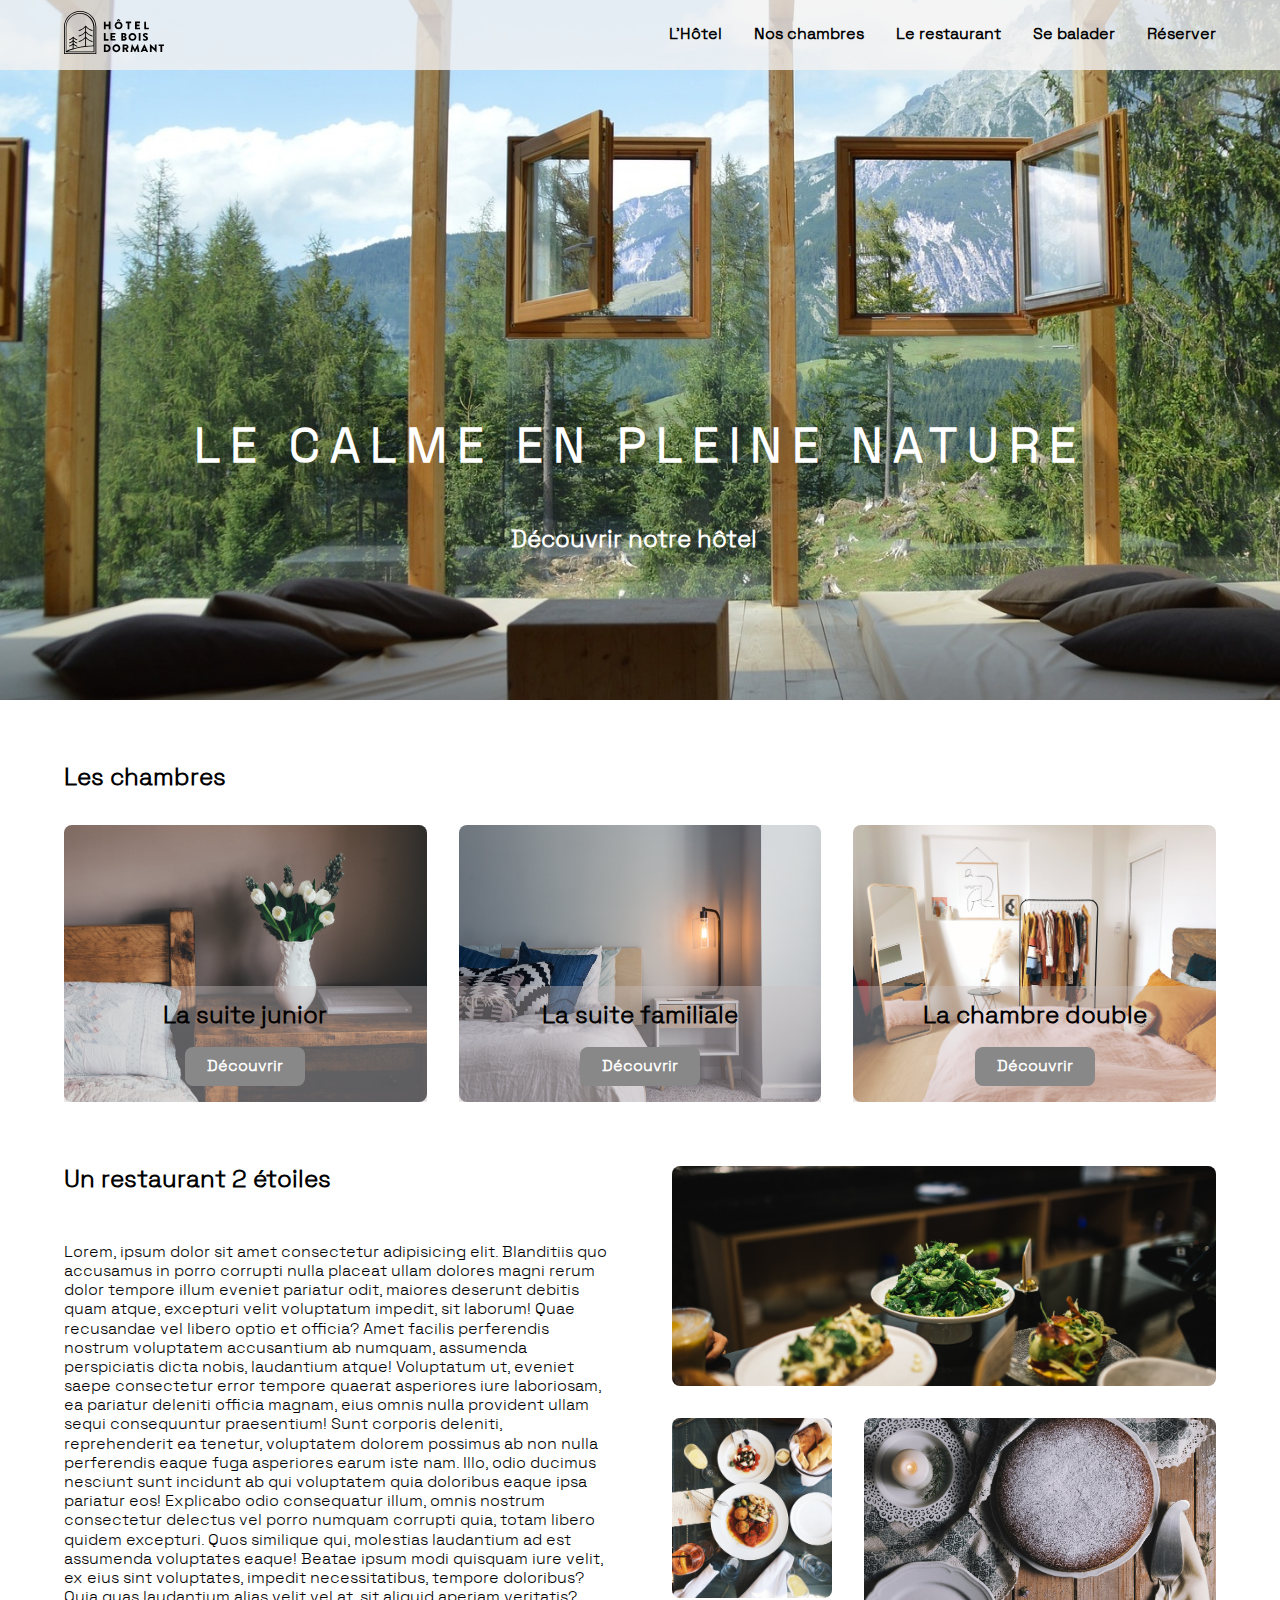
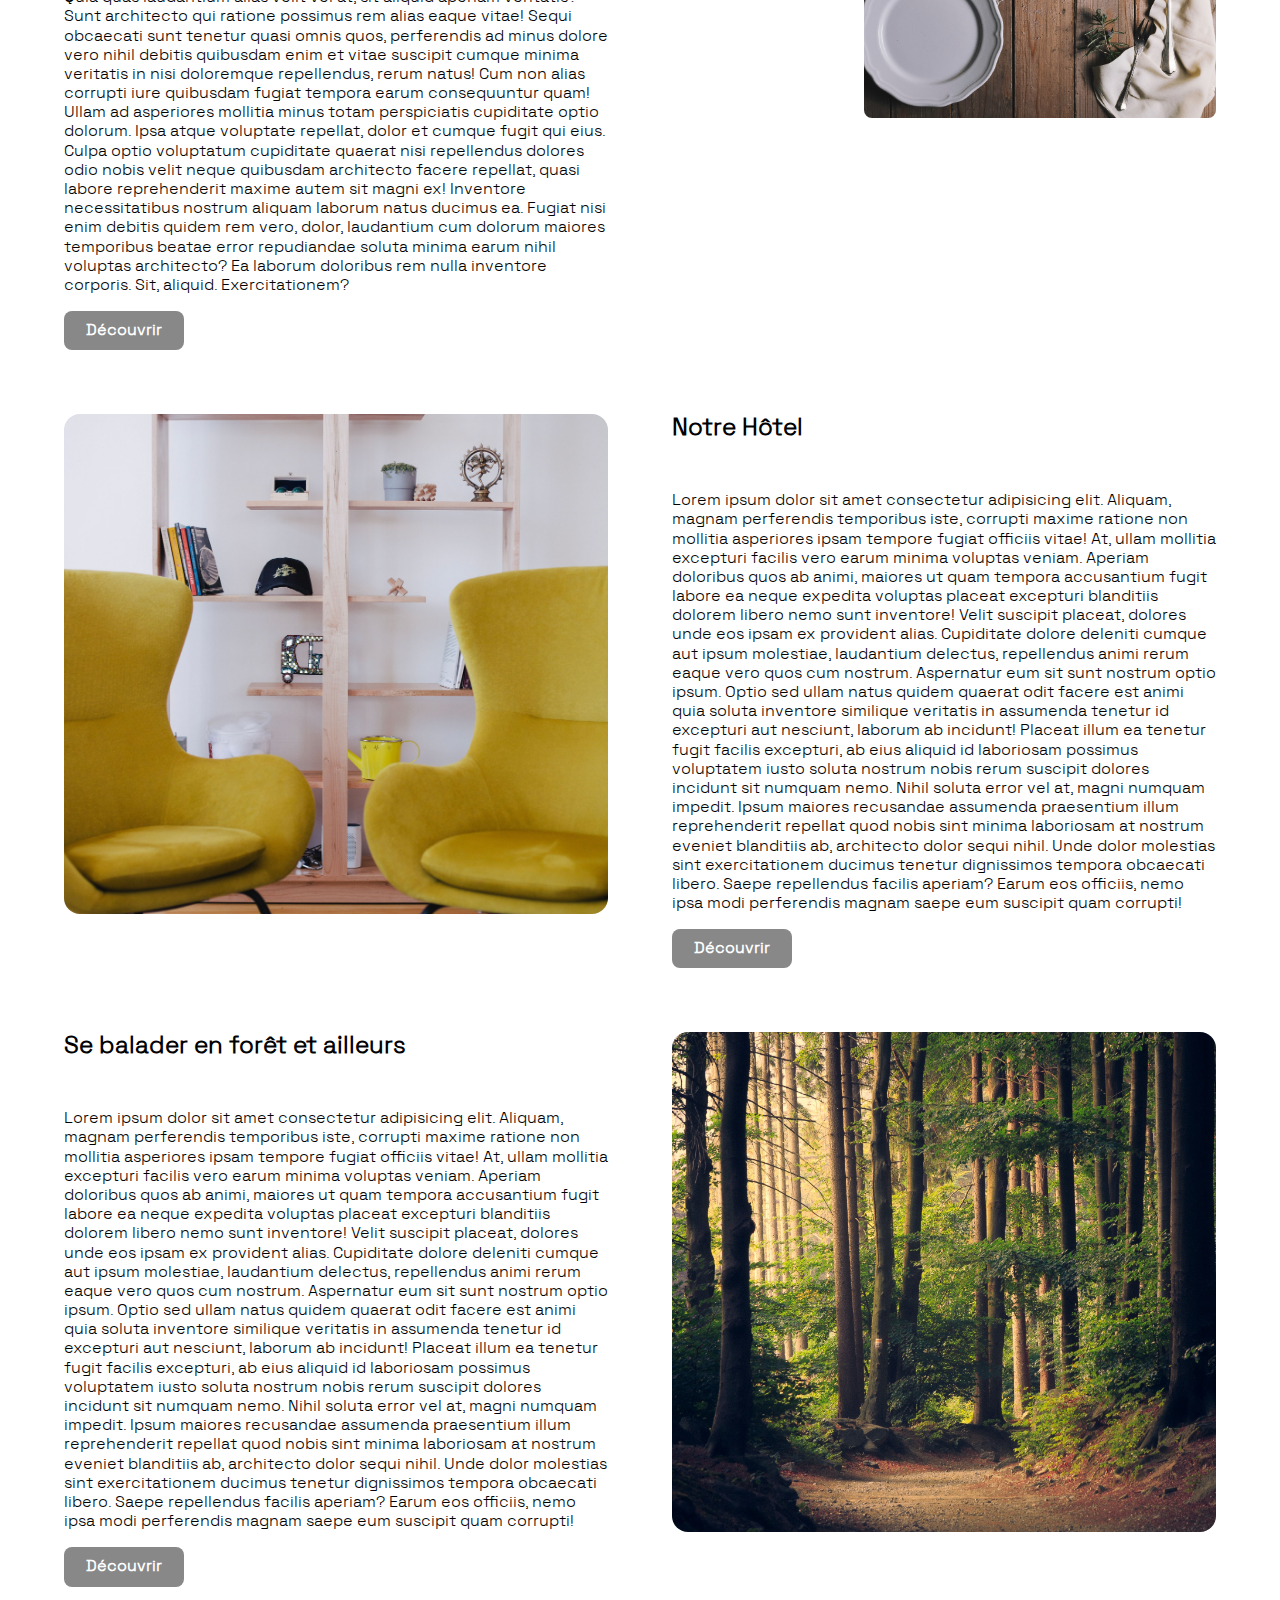
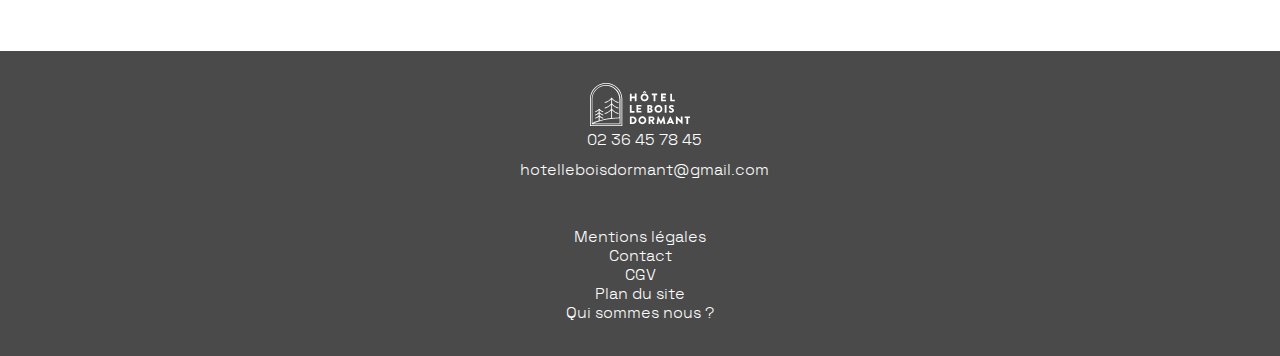
==== index.html @ 017f0472 "Merge pull request #1 from Karo800/develop" ====
<!DOCTYPE html>
<html lang="fr">
  <head>
    <meta charset="UTF-8" />
    <meta name="viewport" content="width=device-width, initial-scale=1.0" />

    <!--  CDN Fontawesome -->
    <link
      rel="stylesheet"
      href="https://cdnjs.cloudflare.com/ajax/libs/font-awesome/6.6.0/css/all.min.css"
      integrity="sha512-Kc323vGBEqzTmouAECnVceyQqyqdsSiqLQISBL29aUW4U/M7pSPA/gEUZQqv1cwx4OnYxTxve5UMg5GT6L4JJg=="
      crossorigin="anonymous"
      referrerpolicy="no-referrer"
    />

    <link rel="stylesheet" href="CSS/style.css" />
    <title>HTML-CSS / 12 - Hôtel le bois dormant / Accueil</title>
  </head>
  <body>
    <header class="header">
      <nav class="header__nav">
        <a href="index.html" class="link__logo">
          <img
            src="assets/logo/logo-hotel-le-bois-dormant-horizontal.svg"
            alt="Logo Hôtel le bois dormant"
            class="header__logo"
          />
        </a>

        <ul class="nav__list">
          <li class="nav__list__item">
            <a href="" class="nav__link">L'Hôtel</a>
          </li>
          <li class="nav__list__item">
            <a href="chambre.html" class="nav__link">Nos chambres</a>
          </li>
          <li class="nav__list__item">
            <a href="" class="nav__link">Le restaurant</a>
          </li>
          <li class="nav__list__item">
            <a href="" class="nav__link">Se balader</a>
          </li>
          <li class="nav__list__item">
            <a href="" class="nav__link">Réserver</a>
          </li>
        </ul>
      </nav>

      <div class="header__block__title">
        <h1 class="header__title">Le calme en pleine nature</h1>

        <!-- copy lien via le site -->
        <a href="" class="header__link__decouvrir"
          >Découvrir notre hôtel&nbsp;&nbsp;<i
            class="fa-solid fa-chevron-right"
          ></i
        ></a>
        <!-- &nbsp pr number faire des espaces -->
      </div>
    </header>

    <main class="main">
      <section class="chambres">
        <h2 class="chambre__title">Les chambres</h2>
        <div class="chambres__content">
          <article class="chambre__card">
            <a href="" class="chambre__card__link">
              <img
                src="assets/images/chambres/annie-spratt-hqGcLzakDT4-unsplash.jpg"
                class="chambre__picture"
                alt="Photo d'une chambre de l'hôtel du bois dormant"
              />

              <div class="chambre__card__content">
                <h3 class="chambre__card__title">La suite junior</h3>
                <a href="" class="btn">Découvrir</a>
              </div>
            </a>
          </article>

          <article class="chambre__card">
            <a href="" class="chambre__card__link">
              <img
                src="assets/images/chambres/christopher-jolly-GqbU78bdJFM-unsplash.jpg"
                class="chambre__picture"
                alt="Photo d'une chambre de l'hôtel du bois dormant"
              />
              <div class="chambre__card__content">
                <h3 class="chambre__card__title">La suite familiale</h3>
                <a href="" class="btn">Découvrir</a>
              </div>
            </a>
          </article>

          <article class="chambre__card">
            <a href="" class="chambre__card__link">
              <img
                src="assets/images/chambres/yasmine-boheas-i_q8BWT80TE-unsplash.jpg"
                class="chambre__picture"
                alt="Photo d'une chambre de l'hôtel du bois dormant"
              />
              <div class="chambre__card__content">
                <h3 class="chambre__card__title">La chambre double</h3>
                <a href="" class="btn">Découvrir</a>
              </div>
            </a>
          </article>
        </div>
      </section>

      <section class="restaurant">
        <div class="restaurant__content">
          <h2 class="restaurant__title">Un restaurant 2 étoiles</h2>
          <p class="restaurant__content__text">
            Lorem, ipsum dolor sit amet consectetur adipisicing elit. Blanditiis
            quo accusamus in porro corrupti nulla placeat ullam dolores magni
            rerum dolor tempore illum eveniet pariatur odit, maiores deserunt
            debitis quam atque, excepturi velit voluptatum impedit, sit laborum!
            Quae recusandae vel libero optio et officia? Amet facilis
            perferendis nostrum voluptatem accusantium ab numquam, assumenda
            perspiciatis dicta nobis, laudantium atque! Voluptatum ut, eveniet
            saepe consectetur error tempore quaerat asperiores iure laboriosam,
            ea pariatur deleniti officia magnam, eius omnis nulla provident
            ullam sequi consequuntur praesentium! Sunt corporis deleniti,
            reprehenderit ea tenetur, voluptatem dolorem possimus ab non nulla
            perferendis eaque fuga asperiores earum iste nam. Illo, odio ducimus
            nesciunt sunt incidunt ab qui voluptatem quia doloribus eaque ipsa
            pariatur eos! Explicabo odio consequatur illum, omnis nostrum
            consectetur delectus vel porro numquam corrupti quia, totam libero
            quidem excepturi. Quos similique qui, molestias laudantium ad est
            assumenda voluptates eaque! Beatae ipsum modi quisquam iure velit,
            ex eius sint voluptates, impedit necessitatibus, tempore doloribus?
            Quia quas laudantium alias velit vel at, sit aliquid aperiam
            veritatis? Sunt architecto qui ratione possimus rem alias eaque
            vitae! Sequi obcaecati sunt tenetur quasi omnis quos, perferendis ad
            minus dolore vero nihil debitis quibusdam enim et vitae suscipit
            cumque minima veritatis in nisi doloremque repellendus, rerum natus!
            Cum non alias corrupti iure quibusdam fugiat tempora earum
            consequuntur quam! Ullam ad asperiores mollitia minus totam
            perspiciatis cupiditate optio dolorum. Ipsa atque voluptate
            repellat, dolor et cumque fugit qui eius. Culpa optio voluptatum
            cupiditate quaerat nisi repellendus dolores odio nobis velit neque
            quibusdam architecto facere repellat, quasi labore reprehenderit
            maxime autem sit magni ex! Inventore necessitatibus nostrum aliquam
            laborum natus ducimus ea. Fugiat nisi enim debitis quidem rem vero,
            dolor, laudantium cum dolorum maiores temporibus beatae error
            repudiandae soluta minima earum nihil voluptas architecto? Ea
            laborum doloribus rem nulla inventore corporis. Sit, aliquid.
            Exercitationem?
          </p>
          <a href="" class="btn">Découvrir</a>
        </div>

        <div class="restaurant__block__pictures">
          <div class="restaurant__picture1">
            <img
              src="assets/images/restaurant/jade-wulfraat-yXnPoTkkY94-unsplash.jpg"
              alt="photo du restaurant hôtel du bois dormant"
              class="restaurant__picture__item1"
            />
          </div>

          <div class="restaurant__picture2">
            <img
              src="assets/images/restaurant/stil-u2Lp8tXIcjw-unsplash.jpg"
              alt="photo du restaurant hôtel du bois dormant"
              class="restaurant__picture__item2"
            />
          </div>

          <div class="restaurant__picture3">
            <img
              src="assets/images/restaurant/henry-be-fnNfVYDTUZU-unsplash.jpg"
              alt="photo du restaurant hôtel du bois dormant"
              class="restaurant__picture__item3"
            />
          </div>
        </div>
      </section>

      <section class="hotels">
        <div class="hotel__block__pictures">
          <img
            src="assets/images/hôtel/you-x-ventures-WdI-pWMU8ZU-unsplash.jpg"
            alt="photo de l'hôtel du bois dormant"
            class="hotel__picture__item"
          />
        </div>

        <div class="hotels__content">
          <h2 class="hotel__title">Notre Hôtel</h2>
          <p class="hotel__content__text">
            Lorem ipsum dolor sit amet consectetur adipisicing elit. Aliquam,
            magnam perferendis temporibus iste, corrupti maxime ratione non
            mollitia asperiores ipsam tempore fugiat officiis vitae! At, ullam
            mollitia excepturi facilis vero earum minima voluptas veniam.
            Aperiam doloribus quos ab animi, maiores ut quam tempora accusantium
            fugit labore ea neque expedita voluptas placeat excepturi blanditiis
            dolorem libero nemo sunt inventore! Velit suscipit placeat, dolores
            unde eos ipsam ex provident alias. Cupiditate dolore deleniti cumque
            aut ipsum molestiae, laudantium delectus, repellendus animi rerum
            eaque vero quos cum nostrum. Aspernatur eum sit sunt nostrum optio
            ipsum. Optio sed ullam natus quidem quaerat odit facere est animi
            quia soluta inventore similique veritatis in assumenda tenetur id
            excepturi aut nesciunt, laborum ab incidunt! Placeat illum ea
            tenetur fugit facilis excepturi, ab eius aliquid id laboriosam
            possimus voluptatem iusto soluta nostrum nobis rerum suscipit
            dolores incidunt sit numquam nemo. Nihil soluta error vel at, magni
            numquam impedit. Ipsum maiores recusandae assumenda praesentium
            illum reprehenderit repellat quod nobis sint minima laboriosam at
            nostrum eveniet blanditiis ab, architecto dolor sequi nihil. Unde
            dolor molestias sint exercitationem ducimus tenetur dignissimos
            tempora obcaecati libero. Saepe repellendus facilis aperiam? Earum
            eos officiis, nemo ipsa modi perferendis magnam saepe eum suscipit
            quam corrupti!
          </p>
          <a href="" class="btn">Découvrir</a>
        </div>
      </section>

      <section class="balade">
        <div class="balades__content">
          <h2 class="balade__title">Se balader en forêt et ailleurs</h2>
          <p class="balade__content__text">
            Lorem ipsum dolor sit amet consectetur adipisicing elit. Aliquam,
            magnam perferendis temporibus iste, corrupti maxime ratione non
            mollitia asperiores ipsam tempore fugiat officiis vitae! At, ullam
            mollitia excepturi facilis vero earum minima voluptas veniam.
            Aperiam doloribus quos ab animi, maiores ut quam tempora accusantium
            fugit labore ea neque expedita voluptas placeat excepturi blanditiis
            dolorem libero nemo sunt inventore! Velit suscipit placeat, dolores
            unde eos ipsam ex provident alias. Cupiditate dolore deleniti cumque
            aut ipsum molestiae, laudantium delectus, repellendus animi rerum
            eaque vero quos cum nostrum. Aspernatur eum sit sunt nostrum optio
            ipsum. Optio sed ullam natus quidem quaerat odit facere est animi
            quia soluta inventore similique veritatis in assumenda tenetur id
            excepturi aut nesciunt, laborum ab incidunt! Placeat illum ea
            tenetur fugit facilis excepturi, ab eius aliquid id laboriosam
            possimus voluptatem iusto soluta nostrum nobis rerum suscipit
            dolores incidunt sit numquam nemo. Nihil soluta error vel at, magni
            numquam impedit. Ipsum maiores recusandae assumenda praesentium
            illum reprehenderit repellat quod nobis sint minima laboriosam at
            nostrum eveniet blanditiis ab, architecto dolor sequi nihil. Unde
            dolor molestias sint exercitationem ducimus tenetur dignissimos
            tempora obcaecati libero. Saepe repellendus facilis aperiam? Earum
            eos officiis, nemo ipsa modi perferendis magnam saepe eum suscipit
            quam corrupti!
          </p>
          <a href="" class="btn">Découvrir</a>
        </div>

        <div class="balade__block__pictures">
          <img
            src="assets/images/forêt/lukasz-szmigiel-jFCViYFYcus-unsplash.jpg"
            alt="photo de balade en foret à l'hôtel du bois dormant"
            class="balade__picture__item"
          />
        </div>
      </section>
    </main>

    <footer class="footer">
      <div class="footer__informations footer__content">
        <a href="index.html" class="link__logo">
          <img
            src="assets/logo/logo-hotel-le-bois-dormant-horizontal-white.svg"
            alt="Logo Hôtel le bois dormant"
            class="header__logo"
          />
        </a>

        <div class="footer__address">
          <p class="footer__phone">
            <i class="fa-solid fa-phone"></i>&nbsp;&nbsp;02 36 45 78 45
          </p>
          <p class="footer__email">
            <i class="fa-solid fa-envelope"></i
            >&nbsp;&nbsp;hotelleboisdormant@gmail.com
          </p>
        </div>
      </div>

      <div class="footer__reseaux footer__content">
        <a href="" class="reseaux__link"
          ><i class="fa-brands fa-twitter"></i
        ></a>
        <a href="" class="reseaux__link"
          ><i class="fa-brands fa-instagram"></i
        ></a>
        <a href="" class="reseaux__link"
          ><i class="fa-brands fa-facebook"></i
        ></a>
      </div>

      <div class="footer__nav footer__content">
        <nav class="footer__nav">
          <a href="" class="footer__nav__link">Mentions légales</a>
          <a href="" class="footer__nav__link">Contact</a>
          <a href="" class="footer__nav__link">CGV</a>
          <a href="" class="footer__nav__link">Plan du site</a>
          <a href="" class="footer__nav__link">Qui sommes nous ?</a>
        </nav>
      </div>
    </footer>
  </body>
</html>
---- CSS/style.css ----
@import url(reset.css);
@import url(variables.css);
@import url(nav.css);
@import url(footer.css);

@font-face{
    font-family: 'space_grotesklight';
    src: url('../assets/fonts/spacegrotesk-variablefont_wght-webfont.woff2') format('woff2'),
         url('../assets/fonts/spacegrotesk-variablefont_wght-webfont.woff') format('woff');
    font-weight: normal;
    font-style: normal;
}

/********** CSS General **********/

html, body{
    font-size: 16px;
    font-family: var(--font-family);              
}

/********** CSS HEADER **********/

.header{
    height: var(--max-height-header);
    background: #000000 url(../assets/banners/banner-home.jpg);
    background-size: cover;
}

.header__title{
    font-size: var(--font-size-h1);
    text-transform: uppercase;
    font-weight: var(--font-weight-xl);
    color: var(--text-color-primary-white);
    letter-spacing: var(--spacing-xs);
    text-align: center;
}

.header__link__decouvrir{
    font-size: 1.5rem;
    text-decoration: none;
    font-weight: var(--font-weight-xl);
    color: var(--text-color-primary-white);
}

.header__block__title{
    display: flex;
    flex-direction: column;
    justify-content: center;
    align-items: center;
    row-gap: 48px;
    margin-top: calc(var(--max-height-header) / 2);
}

/********** CSS MAIN **********/

.main{
    padding: 64px;    
}

.chambres, .restaurant, .hotels{
    margin-bottom: 64px;
}

.chambre__title, .restaurant__title, .hotel__title, .balade__title{
    font-size: var(--font-size-subtitle);
    font-weight: var(--font-weight-xl);
    margin-bottom: var(--spacing-xl);
}

.chambres__content{
    display: grid;
    grid-template-columns: repeat(3, 1fr);
    column-gap: var(--spacing-xl);    
}

.chambre__picture{
    width: 100%;
    height: 100%;
    border-radius: var(--radius-md);
}

.chambre__card__link{
    text-decoration: none;
    color: var(--text-color-primary-white);
}

.chambre__card{
    position: relative;
}

.chambre__card__title{
    color: var(--text-color-primary-dark);
    font-size: var(--font-size-subtitle);
    font-weight: var(--font-weight-xl);
    margin-bottom: var(--spacing-md);
}

.chambre__card__content{
    position: absolute;
    bottom: 0;
    left: 0;
    padding: var(--spacing-md) 0;
    display: flex;
    flex-direction: column;
    align-items: center;
    background-color: rgba(203, 192, 192, 0.4);
    width: 100%;
}

.btn{
    background: var(--bg-btn);
    color: var(--text-color-primary-white);
    text-decoration: none;
    padding: var(--spacing-xs);
    width: 100px;
    text-align: center;
    border-radius: var(--radius-md);
    font-weight: var(--font-weight-xl);
}

.restaurant, .hotels, .balade{
    display: grid;
    grid-template-columns: repeat(2, 1fr);
    column-gap: 64px;
}

.restaurant__content, .hotels__content, .balades__content{
    display: flex;
    flex-direction: column;
    justify-content: space-between;
    row-gap: var(--spacing-md);
}

.restaurant__block__pictures{
    display: grid;
    grid-template-columns: repeat(6, 1fr);
    grid-template-rows:220px auto;
    gap: var(--spacing-xl);
}

.restaurant__picture1{
    grid-column: 1 / 7;
}

.restaurant__picture2{
    grid-column: 1 / 3;
}

.restaurant__picture3{
    grid-column: 3 / 7;

}

.restaurant__picture__item1{
    object-fit: cover;
    width: 100%;
    height: 100%;
    border-radius: var(--radius-md);
}

.restaurant__picture__item2{
    object-fit: cover;
    width: 100%;
    height: 180px;
    border-radius: var(--radius-md);
}

.restaurant__picture__item3{
    object-fit: cover;
    width: 100%;
    height: 300px;
    border-radius: var(--radius-md)    
}

.hotel__picture__item, .balade__picture__item{
    width: 100%;
    height: 500px;
    object-fit: cover;
    border-radius: var(--spacing-md);
}

/* MEDIA QUERIES */

@media screen and (max-width: 1024px) {
  .header__nav{
    padding: 0 1rem;
  }

  .main{
    padding: 64px 0;
  }

  .chambres{
    padding: 0 1rem;
  }

  .chambres__content{
    grid-template-columns: repeat(2, 1fr);
    grid-template-rows: auto 250px;
    row-gap: 2rem;
  }

  .chambre__card:last-child{
    grid-column: 1 / 3;
  }
  
  .chambre__picture:last-child{
    object-fit: cover;
    }

    .restaurant, .hotels, .balade{
    grid-template-columns: 1fr;
    row-gap: 2rem;
    padding: 0 1rem;
    }   

    .restaurant__title, .hotel__title, .balade__title{
        margin-bottom: 0.75rem;
    }

    .hotels{
        background: lightgrey;
        padding: 2 rem 1rem;
    }

    .hotel__block__pictures{
        order: 2;
    }
}

@media screen and (max-width: 768px) {

    .header{
        height: 500px;
    }

    .header__nav{
        flex-direction: column;
        padding: 1rem 0;
    }  

    .link__logo{
        margin-bottom: 1rem;
    }

    .nav__list{
        flex-direction: column;
        row-gap: 0.5rem;
        text-align: center;
    }

    .nav__link{
        margin-left: 0;
    }

    .header__block__title{
        margin-top: 50px;
        row-gap: 12px;
    }

    .hotel__picture__item, .balade__picture__item{
        height: 300px;
    }

    .restaurant__block__pictures{
        gap: 1rem;
    }

    .footer{
        
    }
}
.footer{
    height: 100%;
    flex-direction: column;
    padding: 32px 0;
}

.footer__content{
    width: 100%;
    align-items: center;
    margin-bottom: 1.5rem;
}

.footer__content:last-child{
    margin-bottom: 0;
}

.footer__nav{
    align-items: center;
}

.footer__phone, .footer__email{
    text-align: center;
}
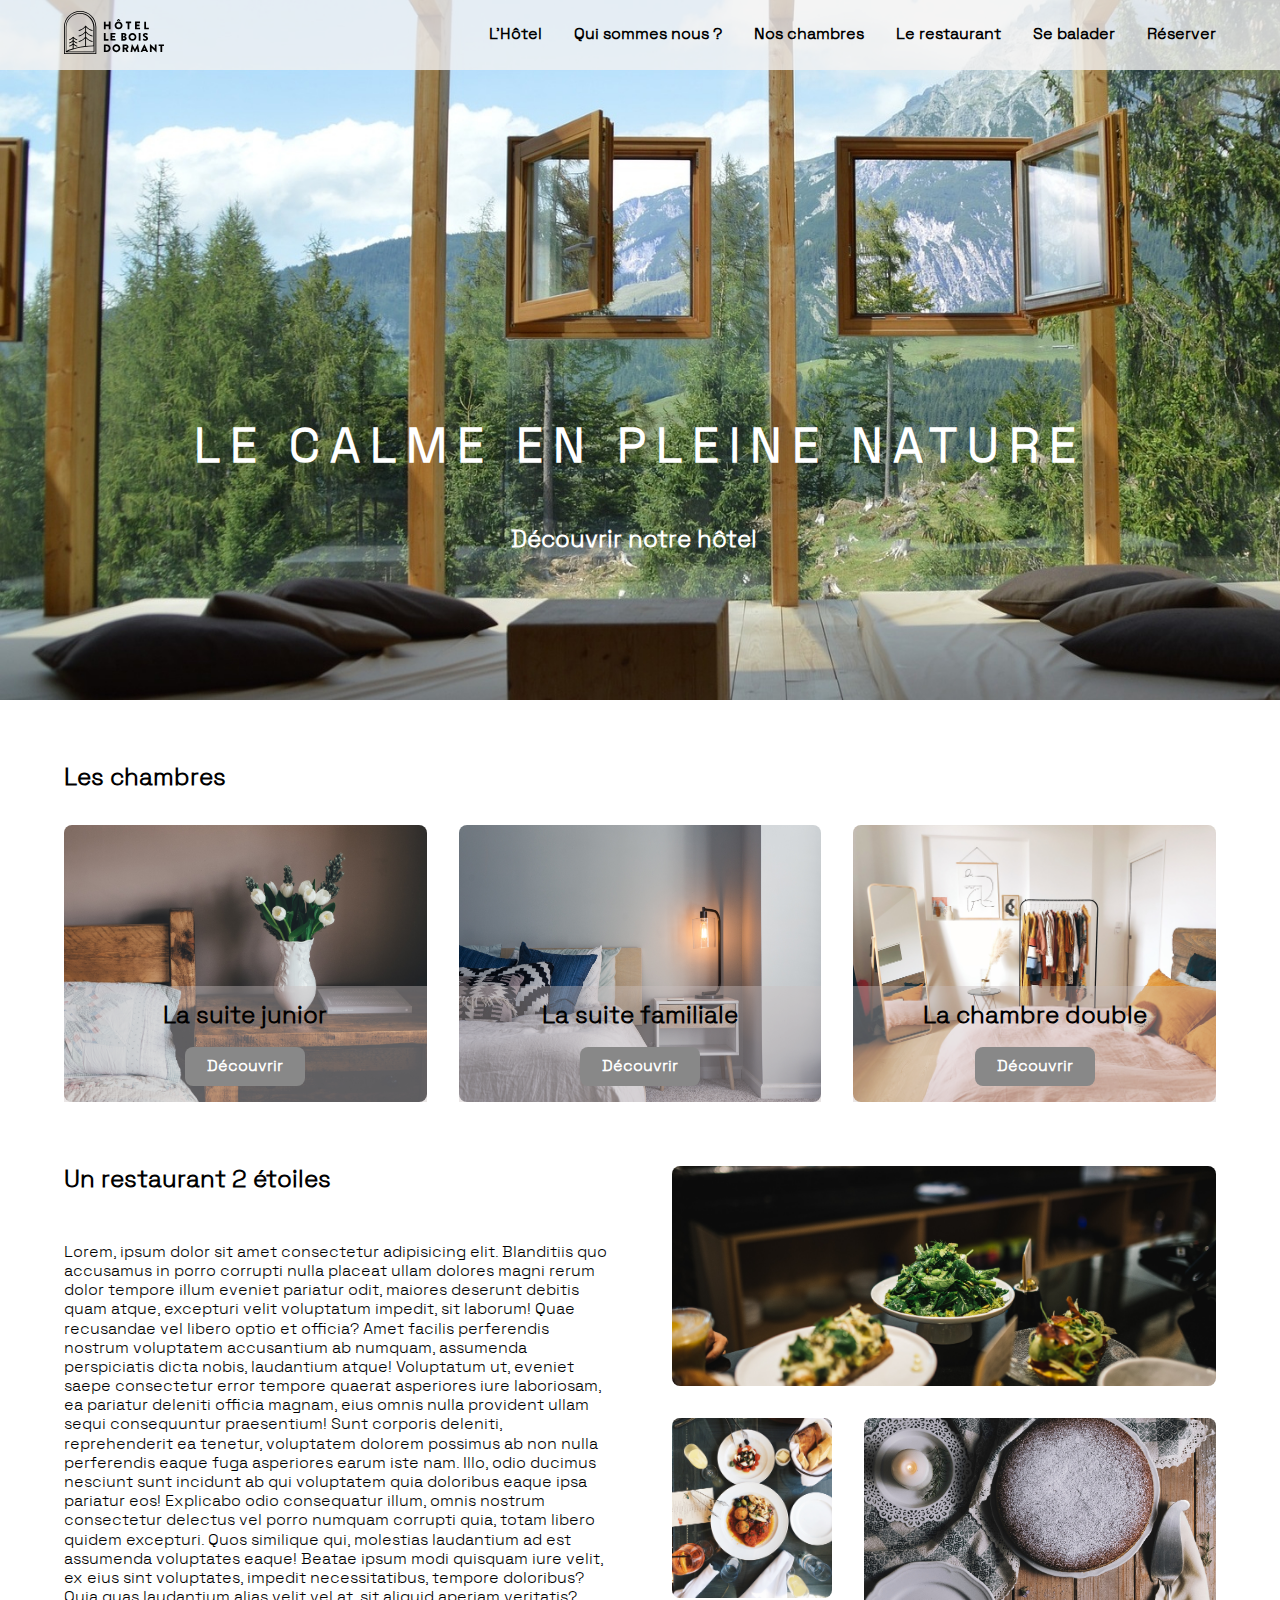
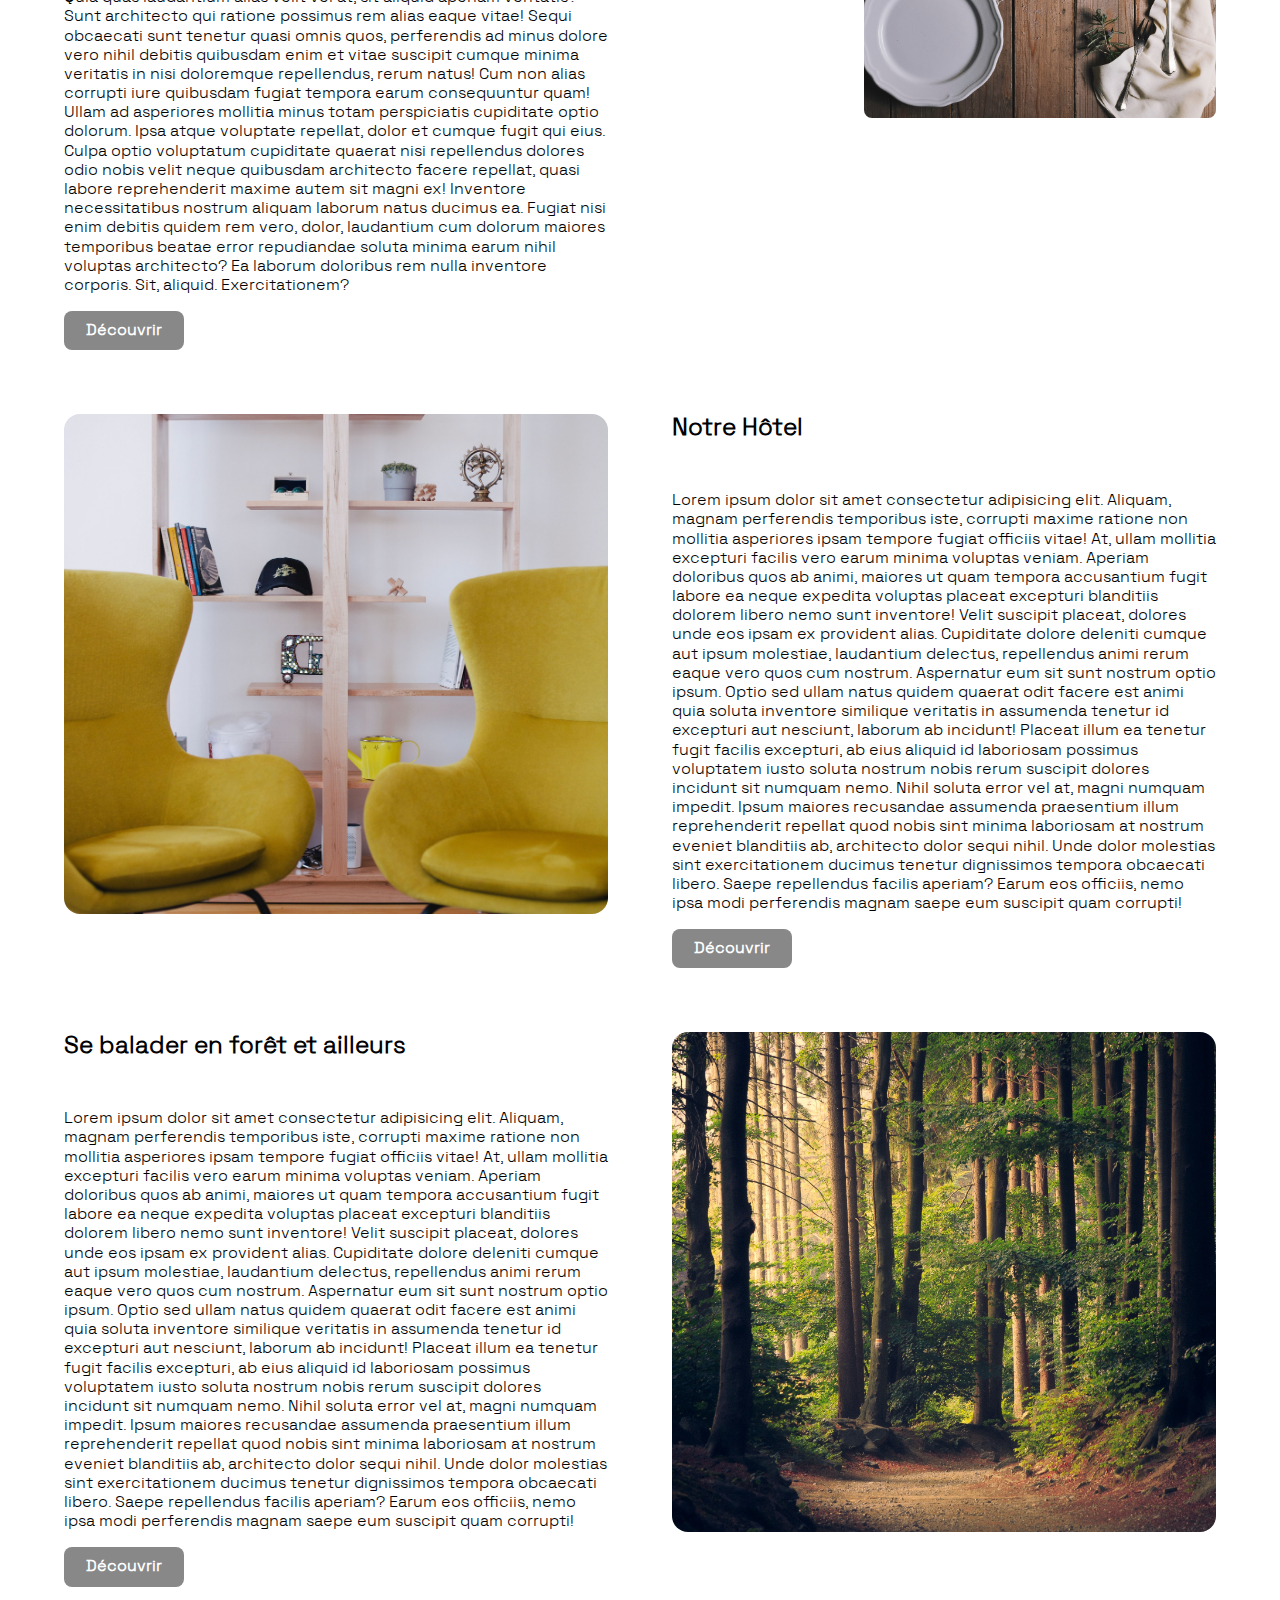
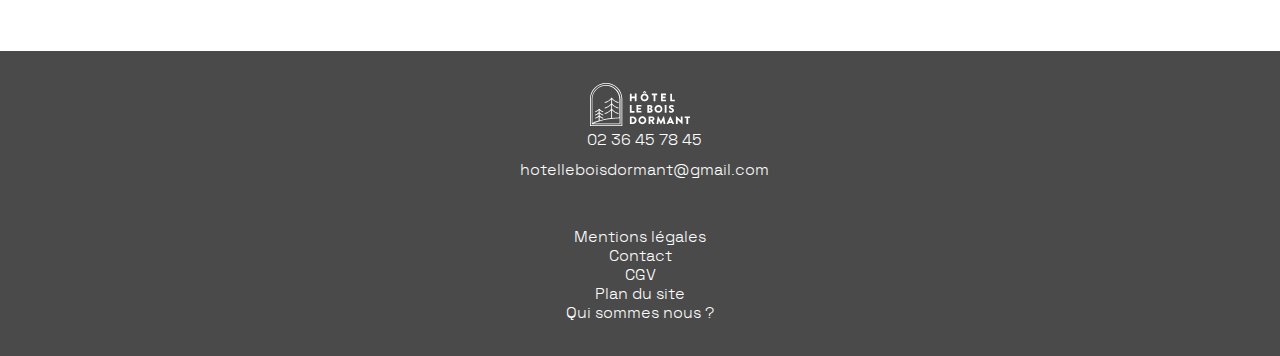
==== commit 35d25f2b: "Merge pull request #2 from Karo800/develop" ====
--- a/index.html
+++ b/index.html
@@ -31,6 +31,12 @@
           <li class="nav__list__item">
             <a href="" class="nav__link">L'Hôtel</a>
           </li>
+          
+          <li class="nav__list__item">
+            <a href="" class="nav__link">Qui sommes nous ?</a>
+          </li>
+
+
           <li class="nav__list__item">
             <a href="chambre.html" class="nav__link">Nos chambres</a>
           </li>
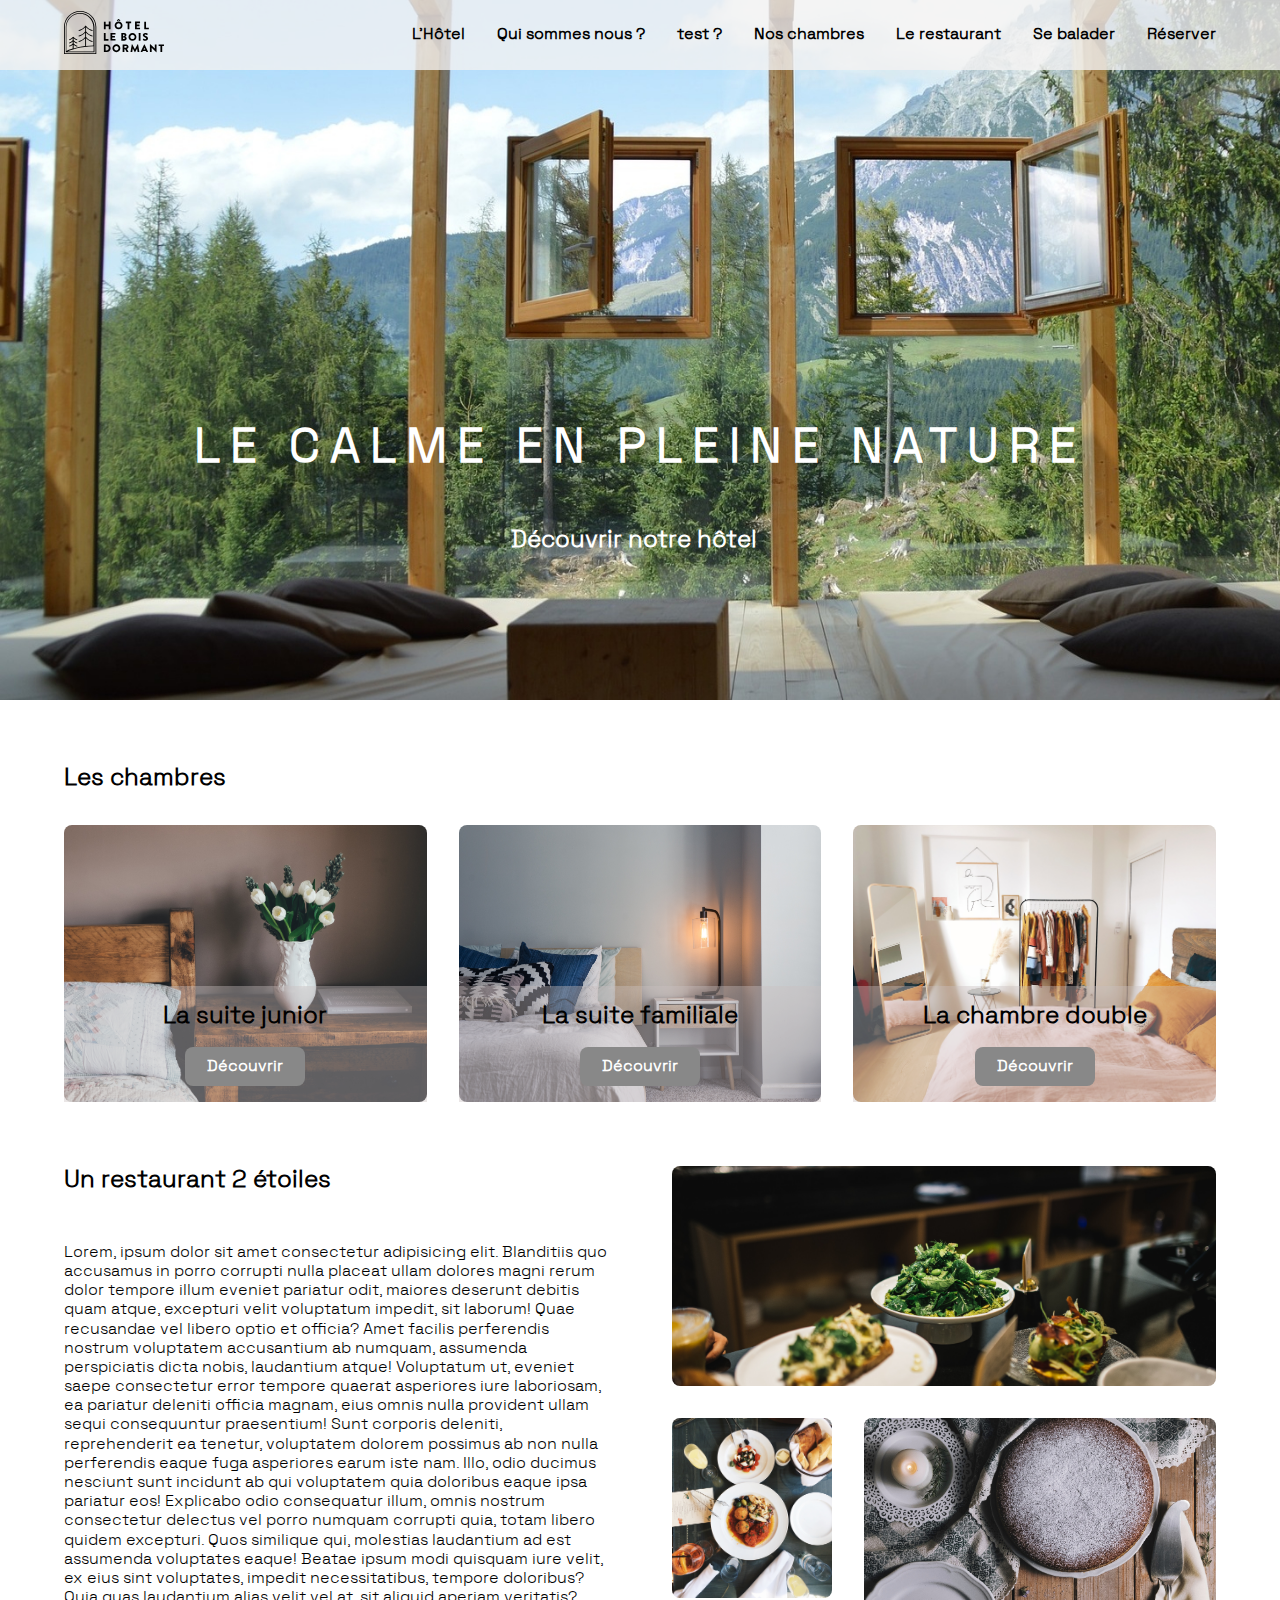
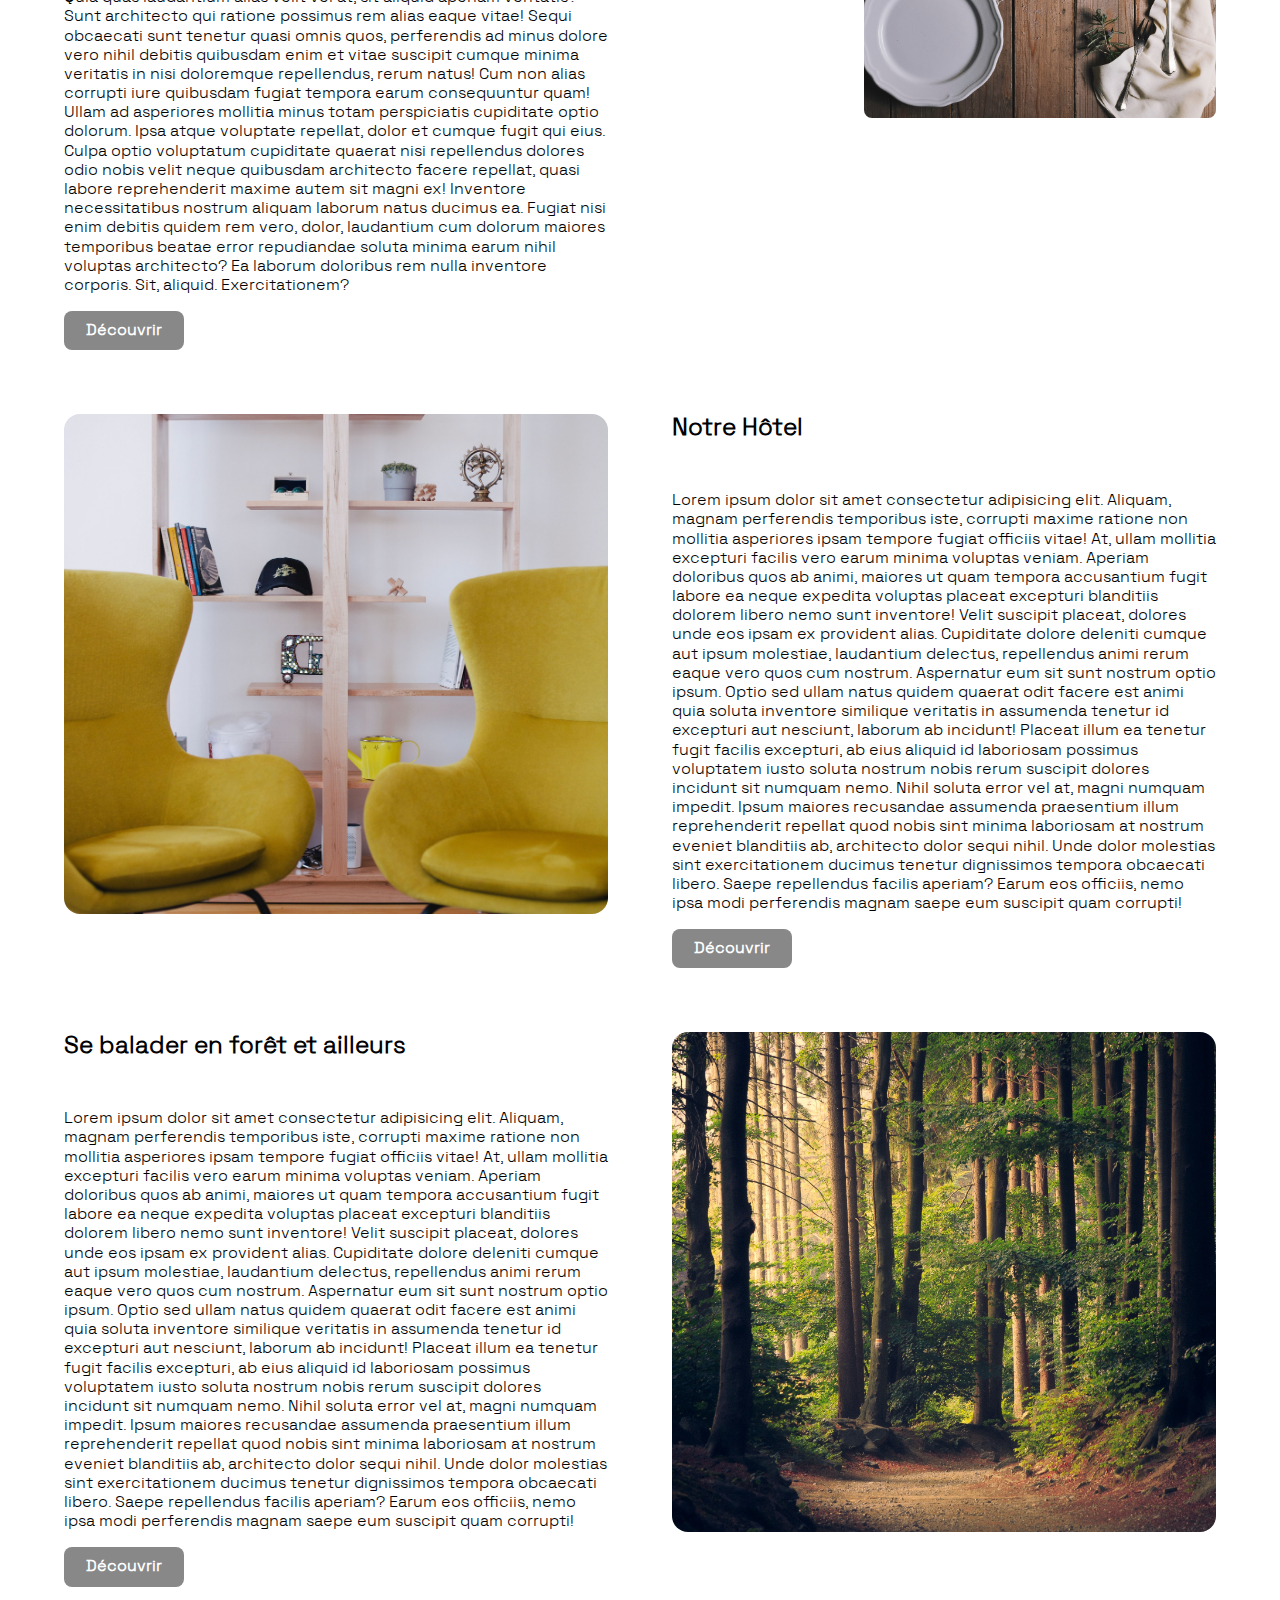
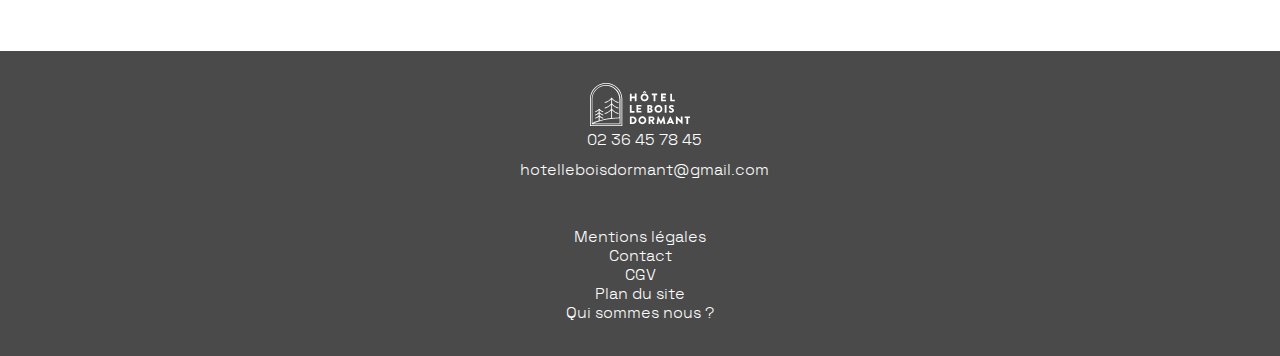
==== commit cf4d9e79: "update link nav" ====
--- a/index.html
+++ b/index.html
@@ -36,6 +36,9 @@
             <a href="" class="nav__link">Qui sommes nous ?</a>
           </li>
 
+          <li class="nav__list__item">
+            <a href="" class="nav__link">test ?</a>
+          </li>
 
           <li class="nav__list__item">
             <a href="chambre.html" class="nav__link">Nos chambres</a>
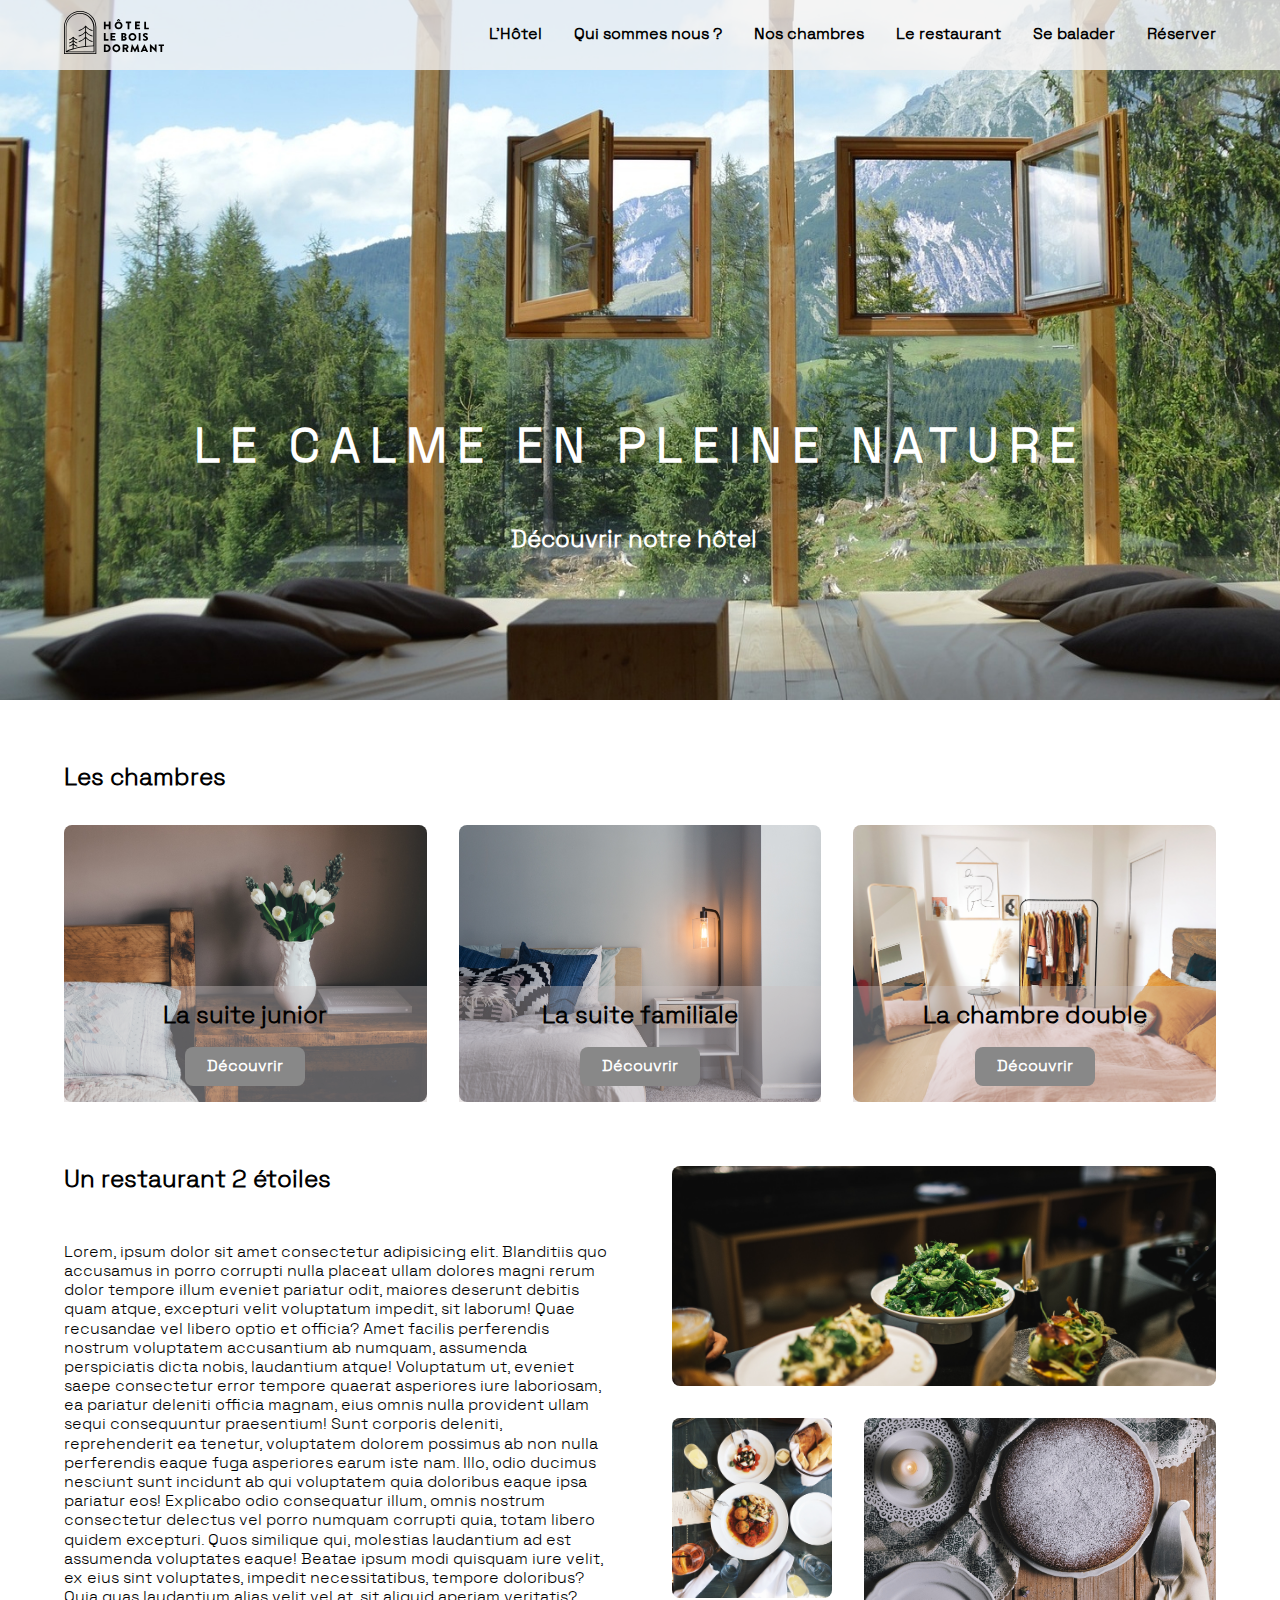
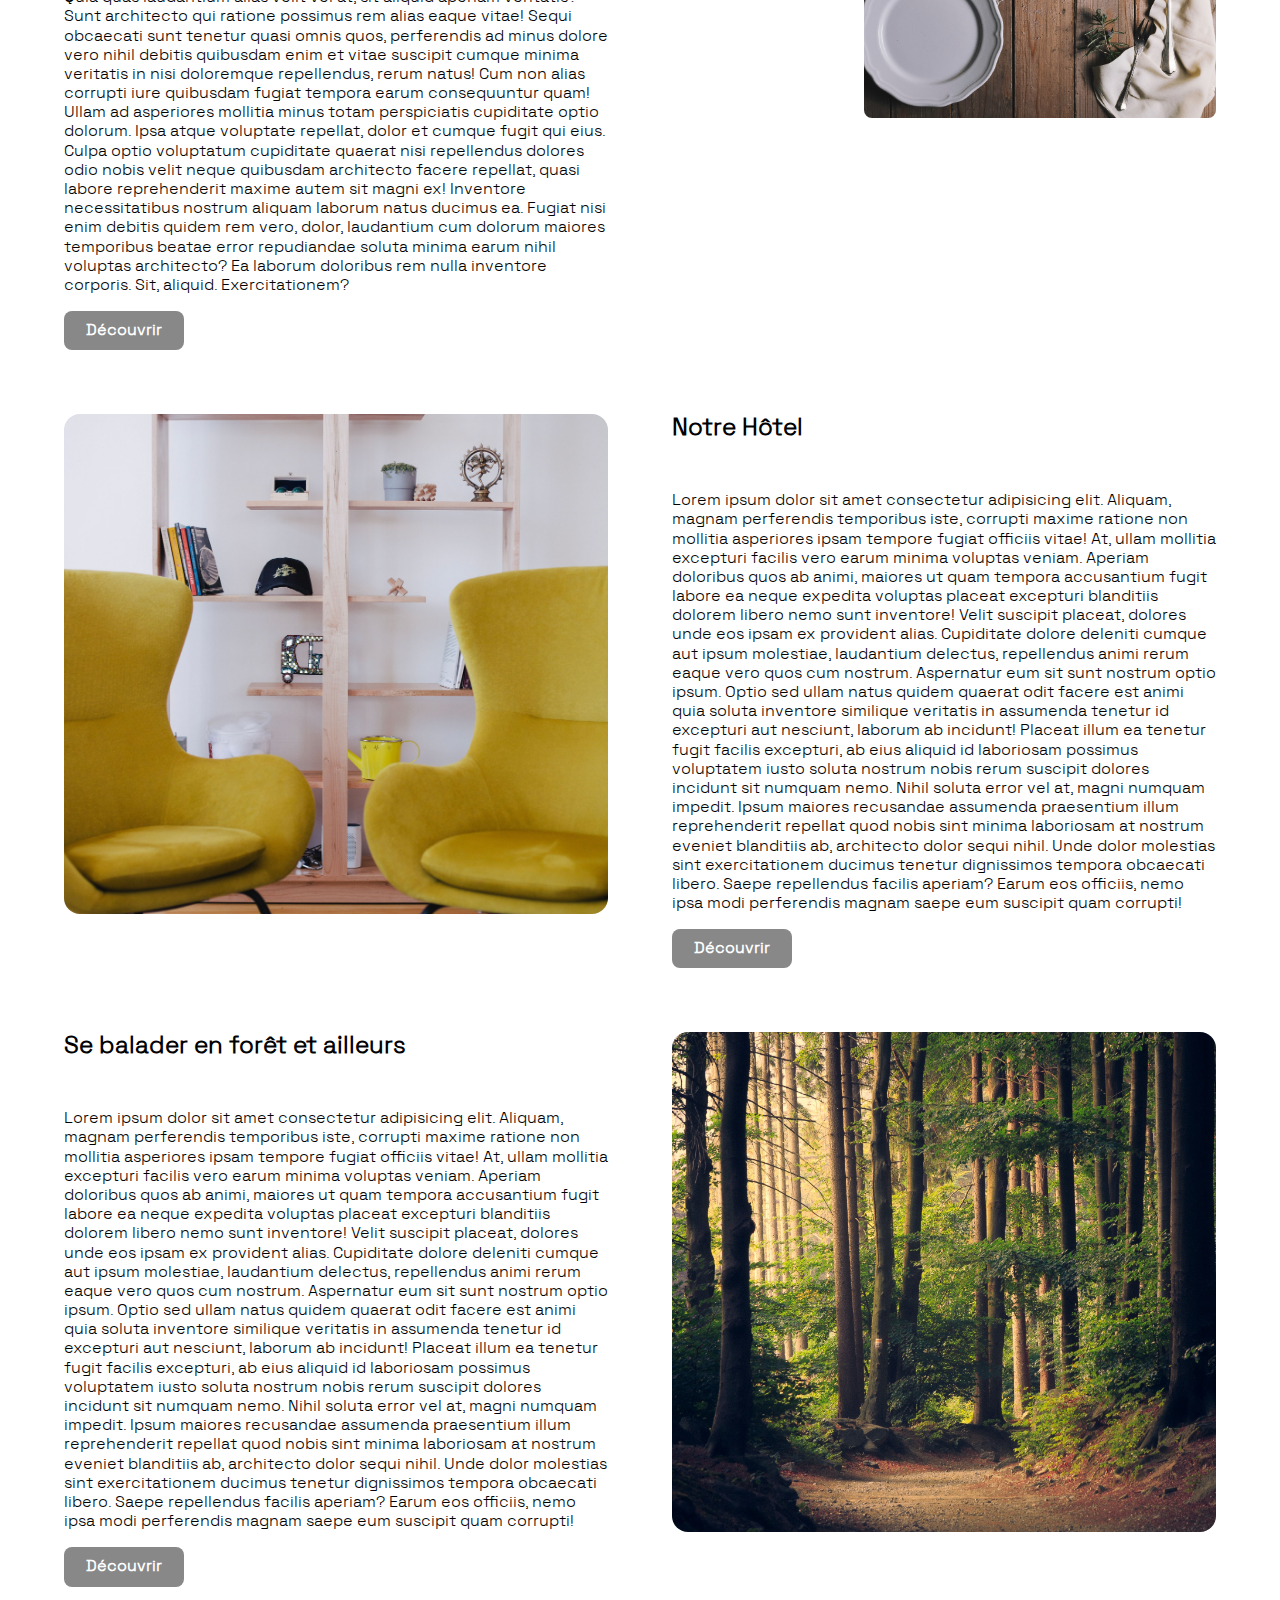
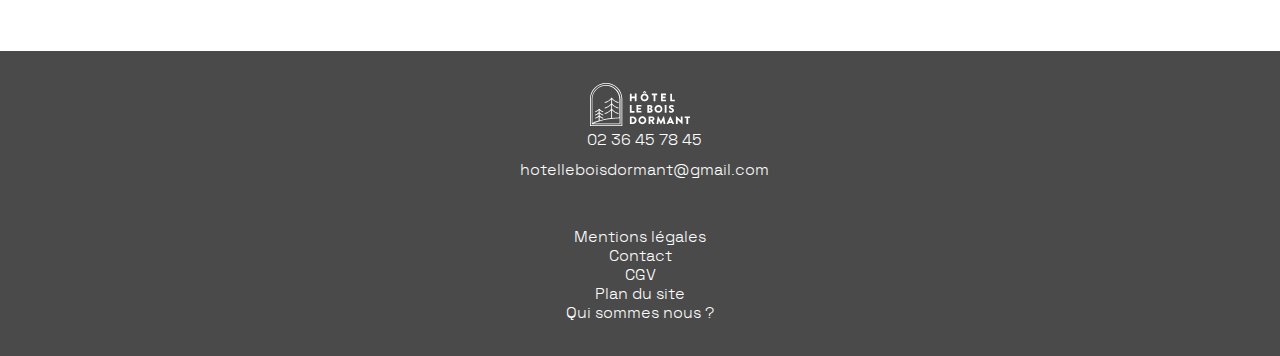
==== commit 0a39c696: "update link nav" ====
--- a/index.html
+++ b/index.html
@@ -33,12 +33,9 @@
           </li>
           
           <li class="nav__list__item">
-            <a href="" class="nav__link">Qui sommes nous ?</a>
-          </li>
-
-          <li class="nav__list__item">
-            <a href="" class="nav__link">test ?</a>
-          </li>
+            <a href="" class="nav__link">Qui sommes nous ?</a>        
+          </li>
+
 
           <li class="nav__list__item">
             <a href="chambre.html" class="nav__link">Nos chambres</a>
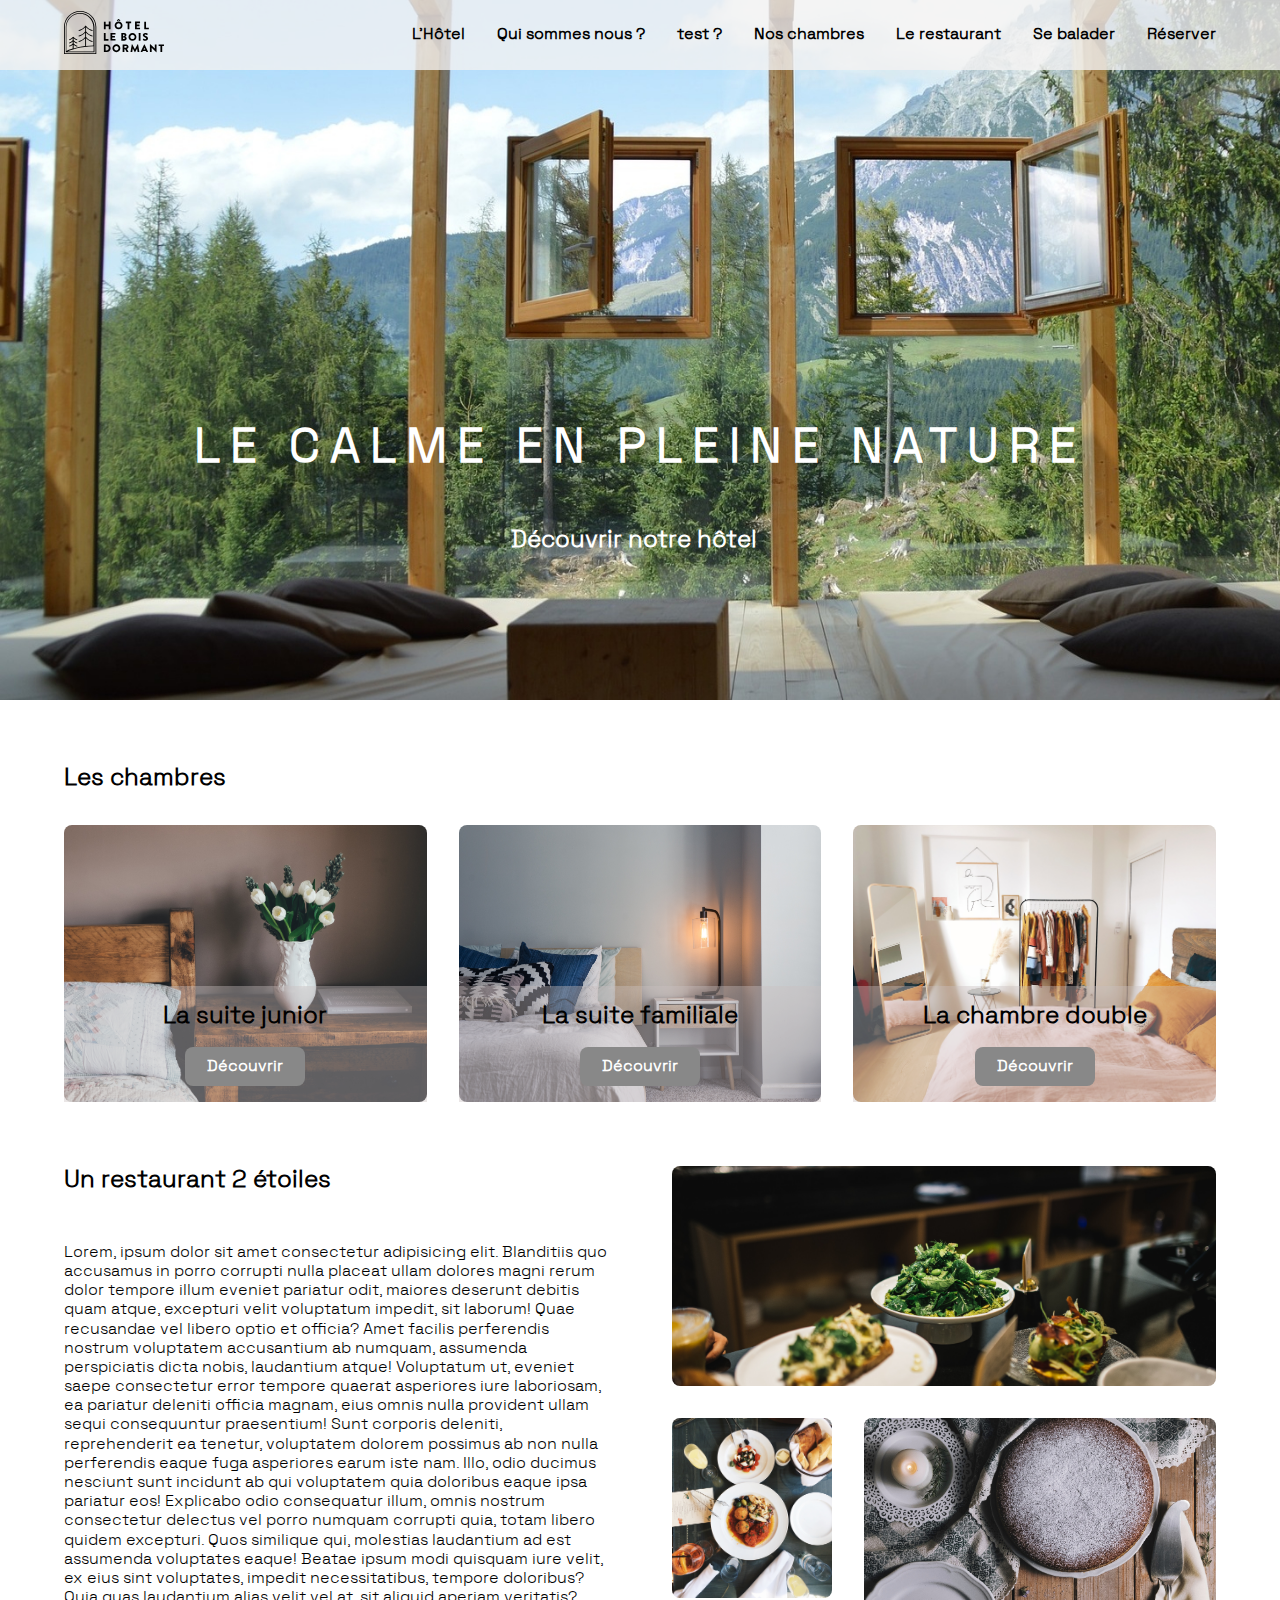
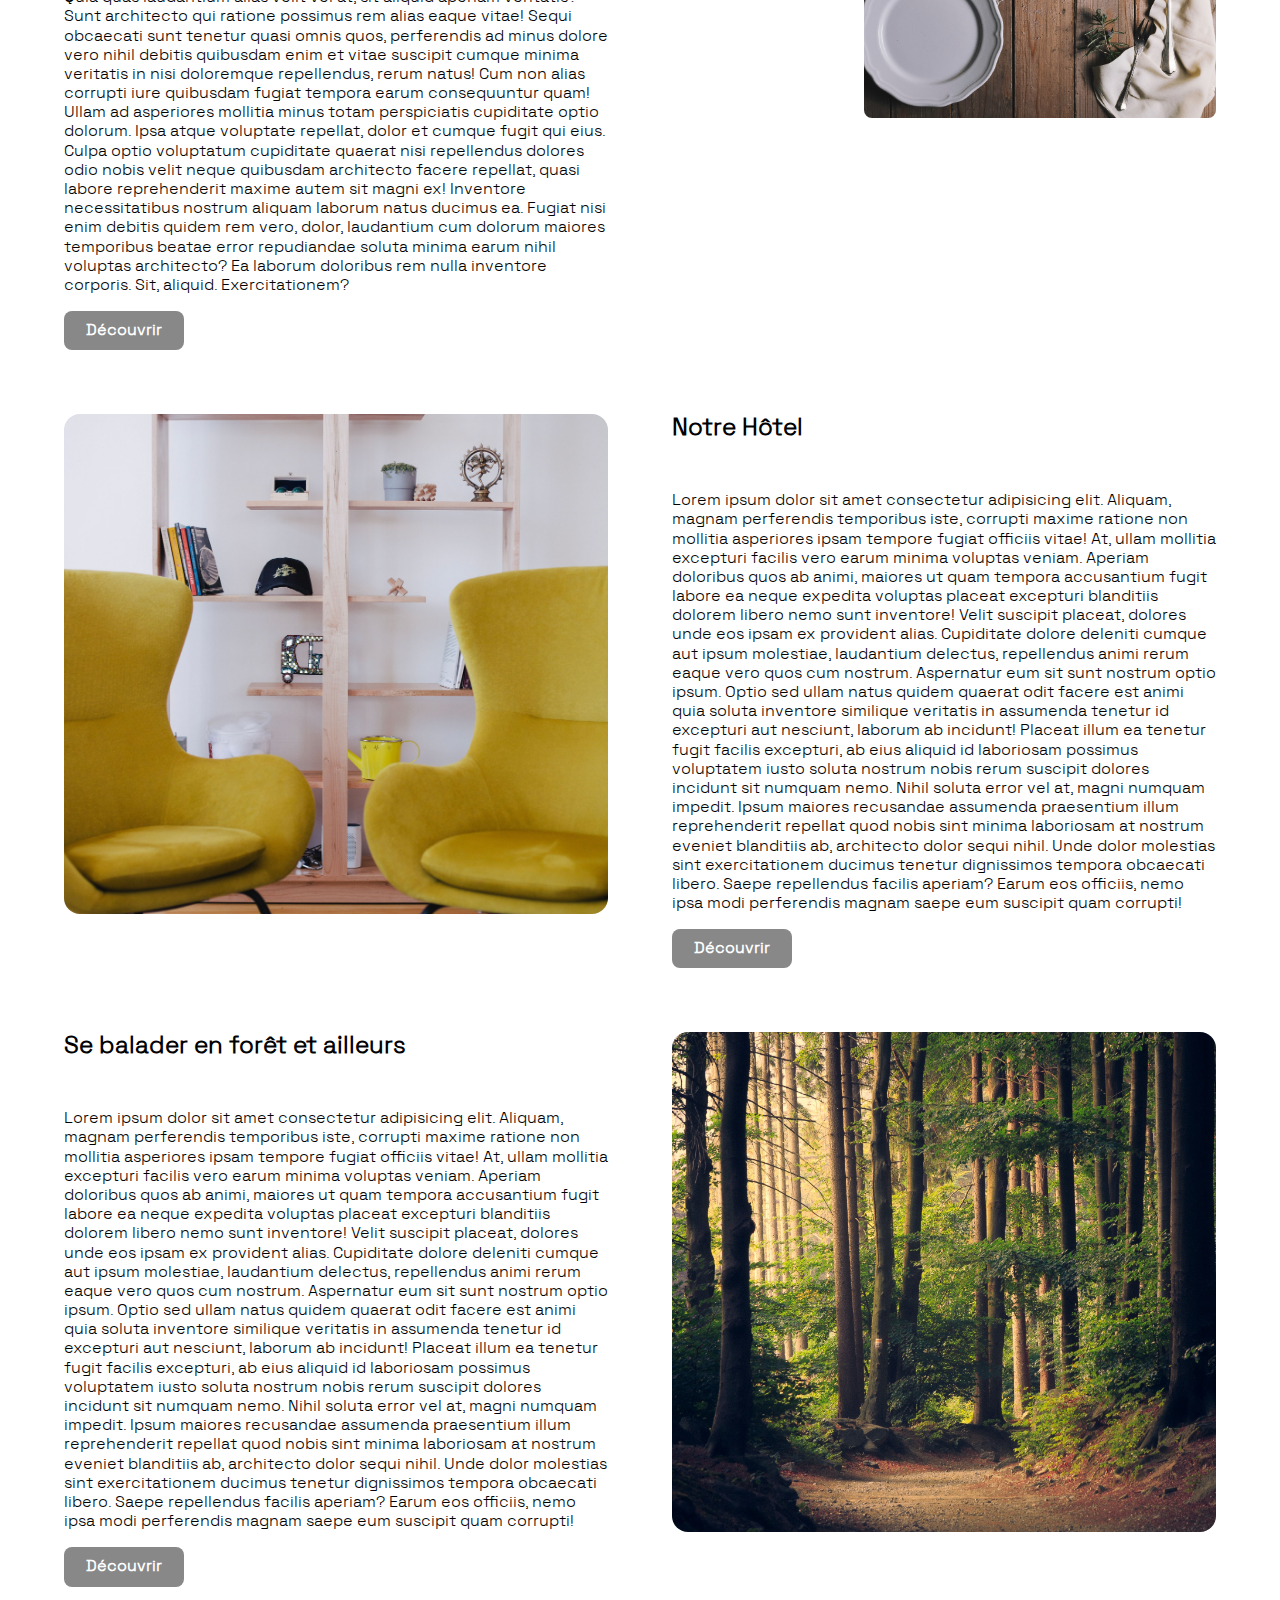
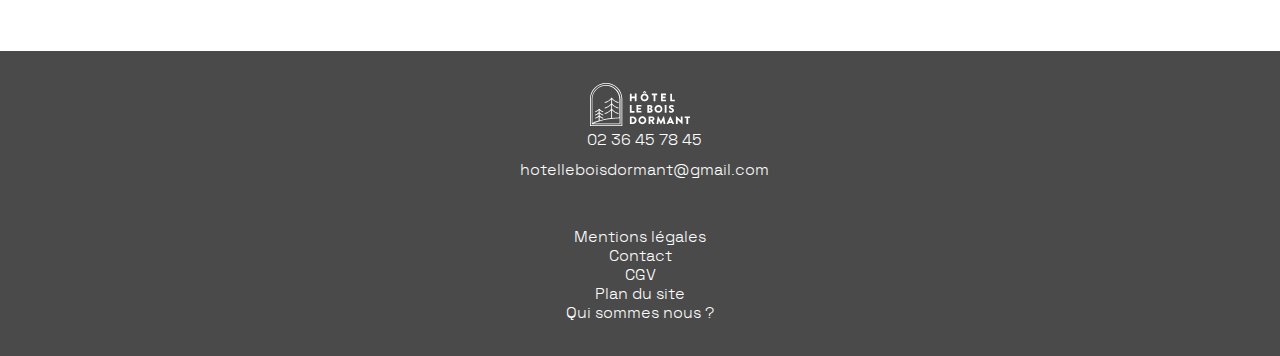
==== commit 0b7c4fdc: "Merge branch 'develop'" ====
--- a/index.html
+++ b/index.html
@@ -36,6 +36,9 @@
             <a href="" class="nav__link">Qui sommes nous ?</a>        
           </li>
 
+          <li class="nav__list__item">
+            <a href="" class="nav__link">test ?</a>
+          </li>
 
           <li class="nav__list__item">
             <a href="chambre.html" class="nav__link">Nos chambres</a>
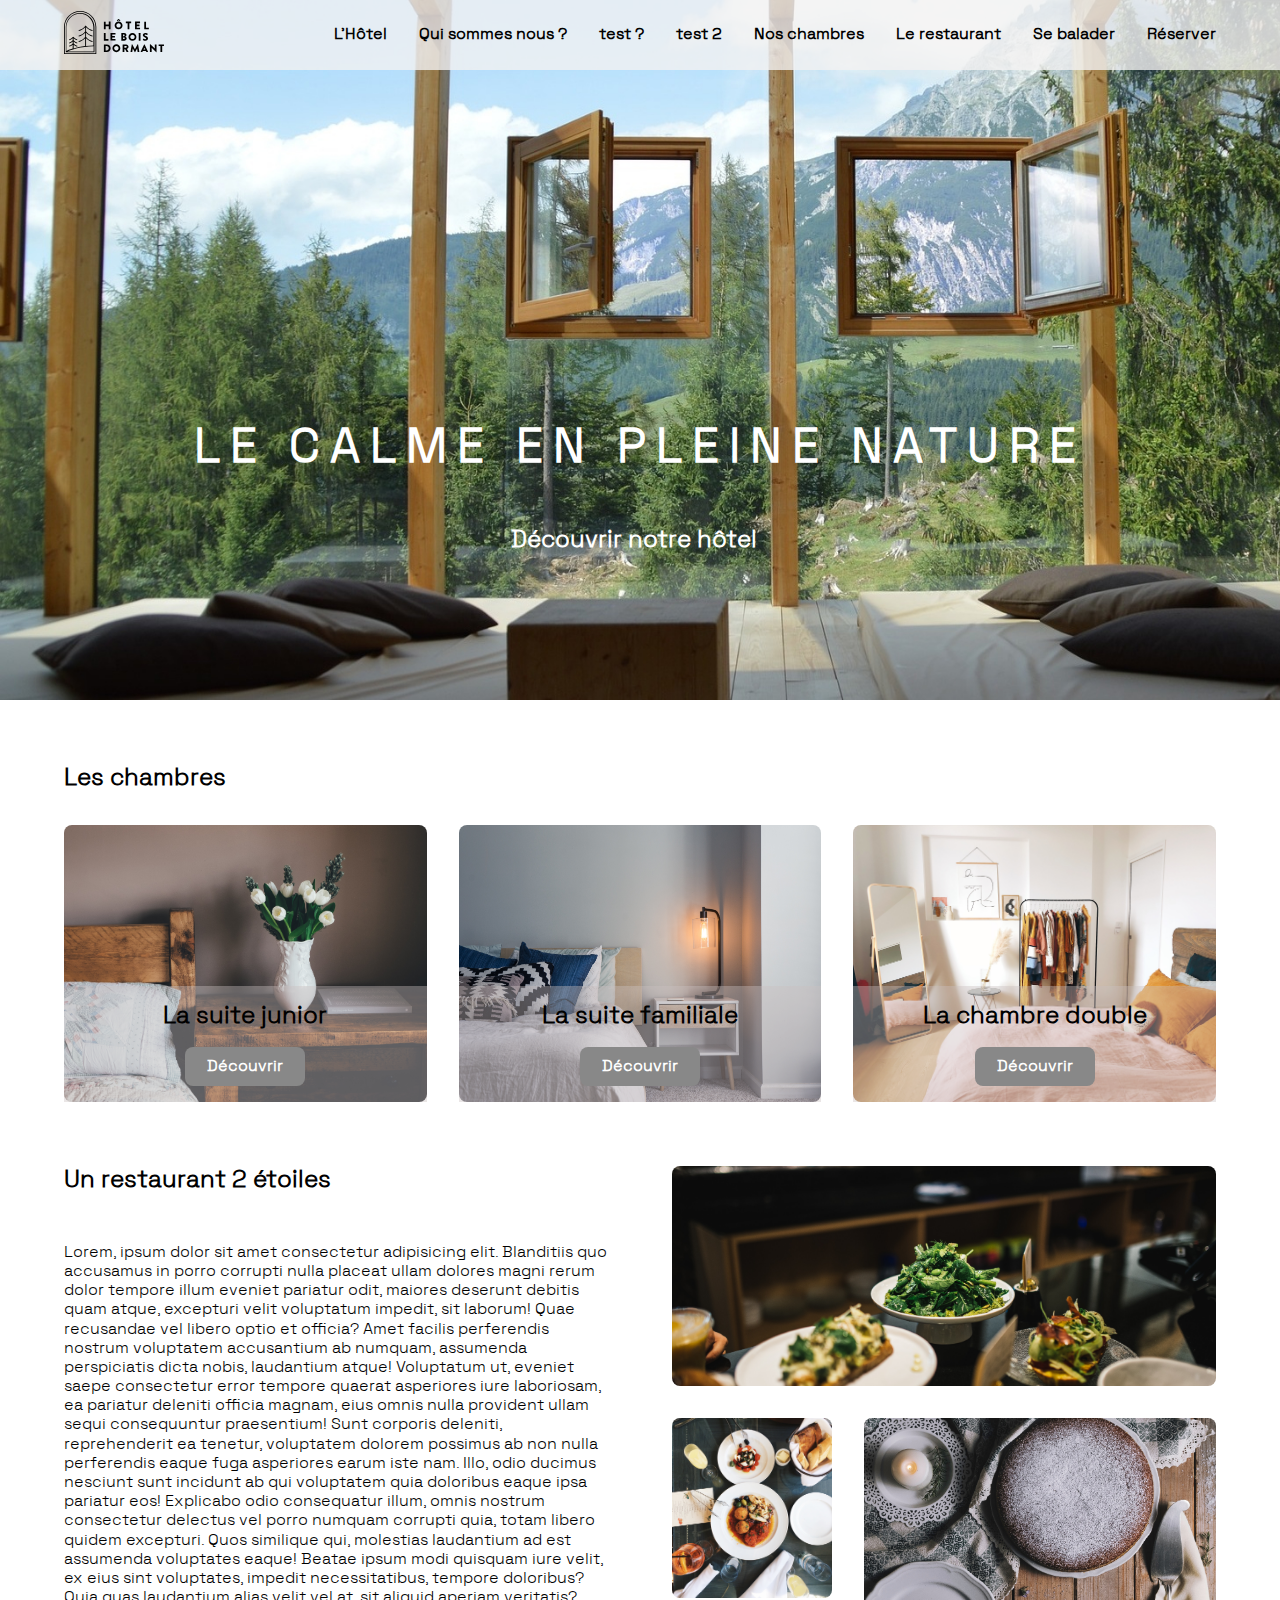
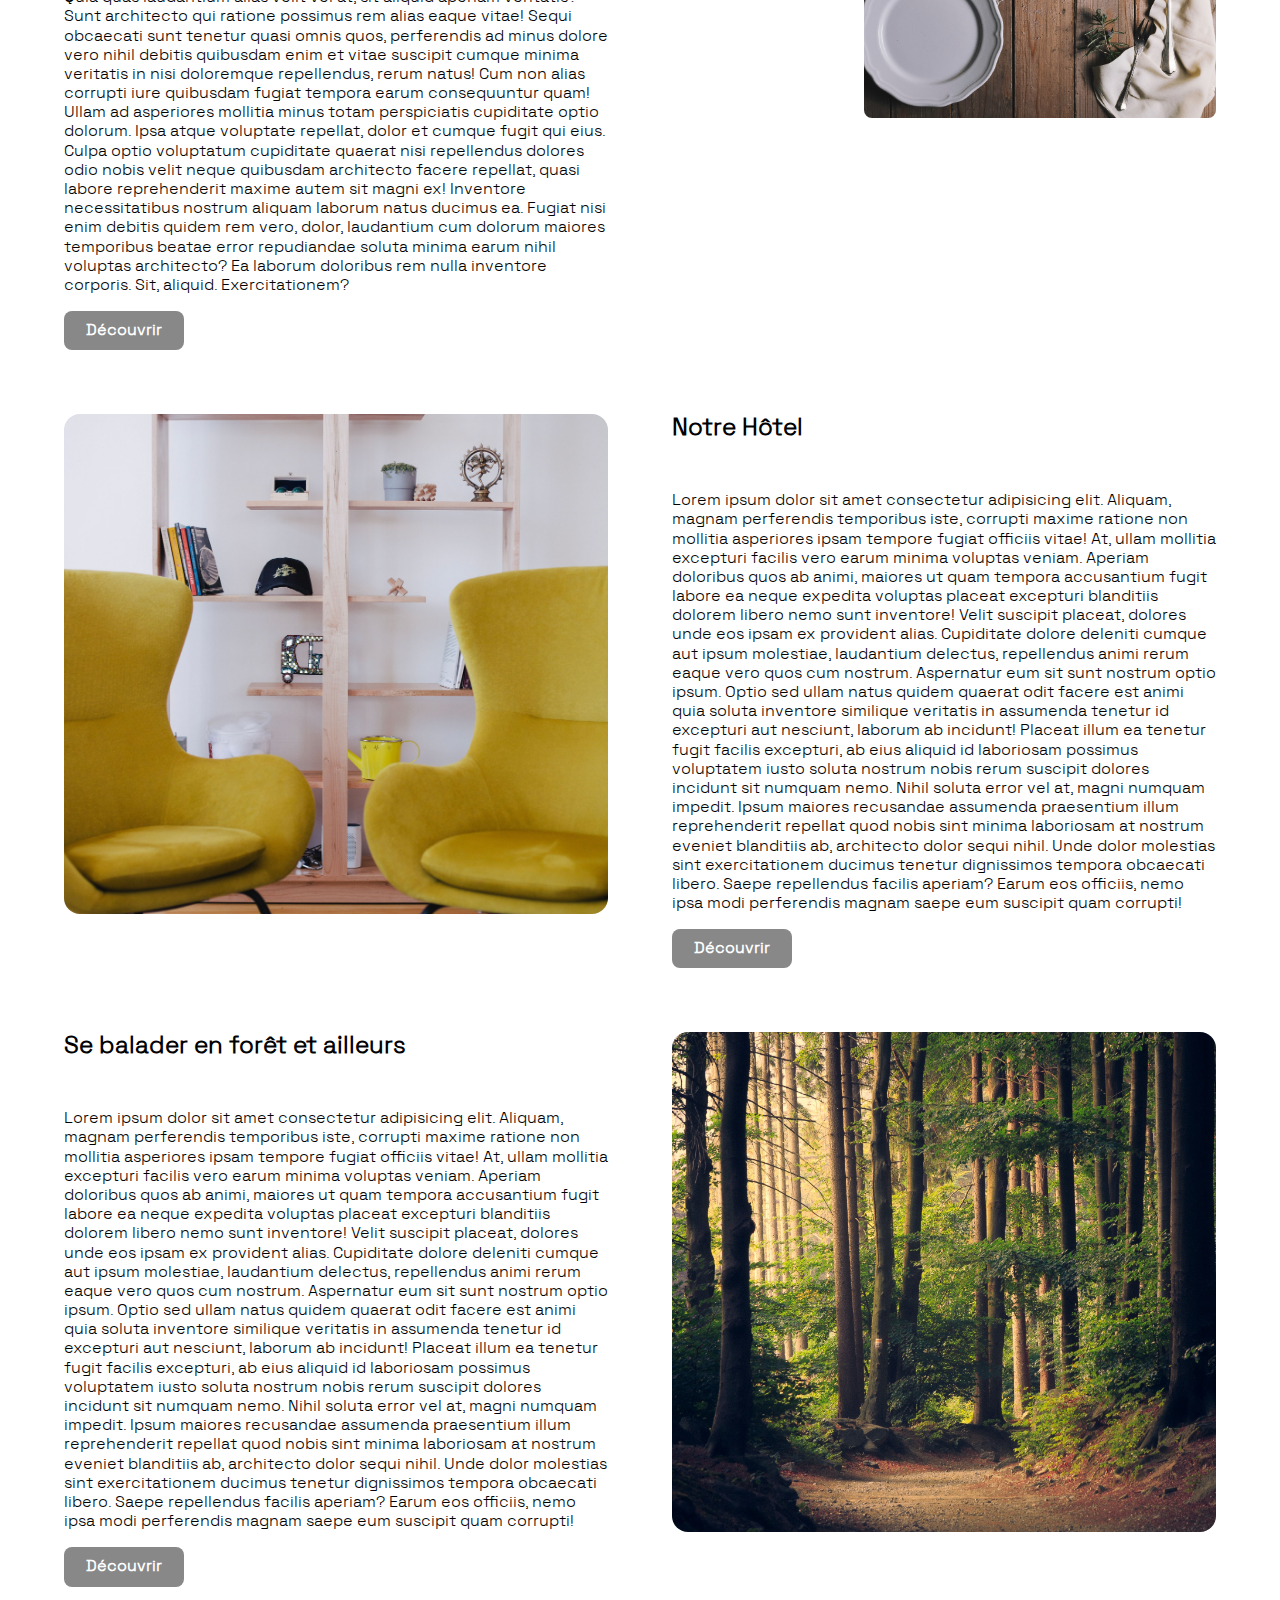
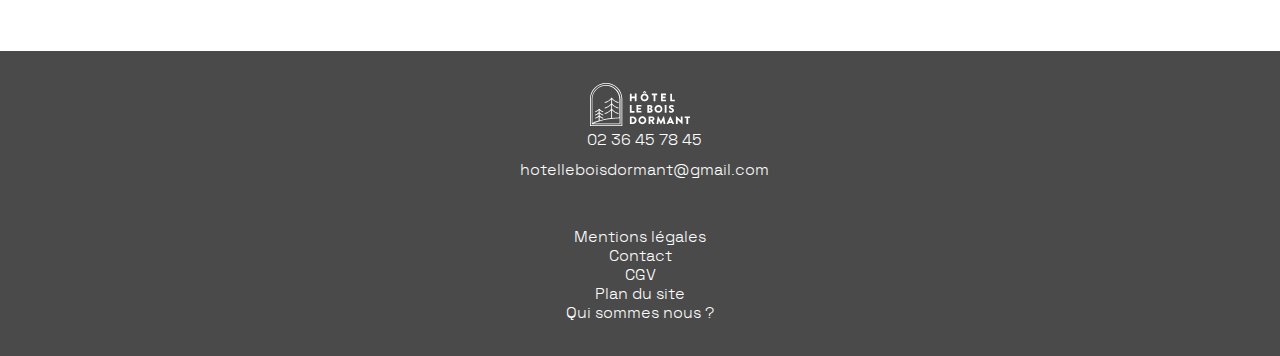
==== commit 10c8e2e2: "ajout lien test 2" ====
--- a/index.html
+++ b/index.html
@@ -37,7 +37,11 @@
           </li>
 
           <li class="nav__list__item">
-            <a href="" class="nav__link">test ?</a>
+            <a href="" class="nav__link">test ?</a>       
+          </li>
+
+          <li class="nav__list__item">
+            <a href="" class="nav__link">test 2</a>       
           </li>
 
           <li class="nav__list__item">
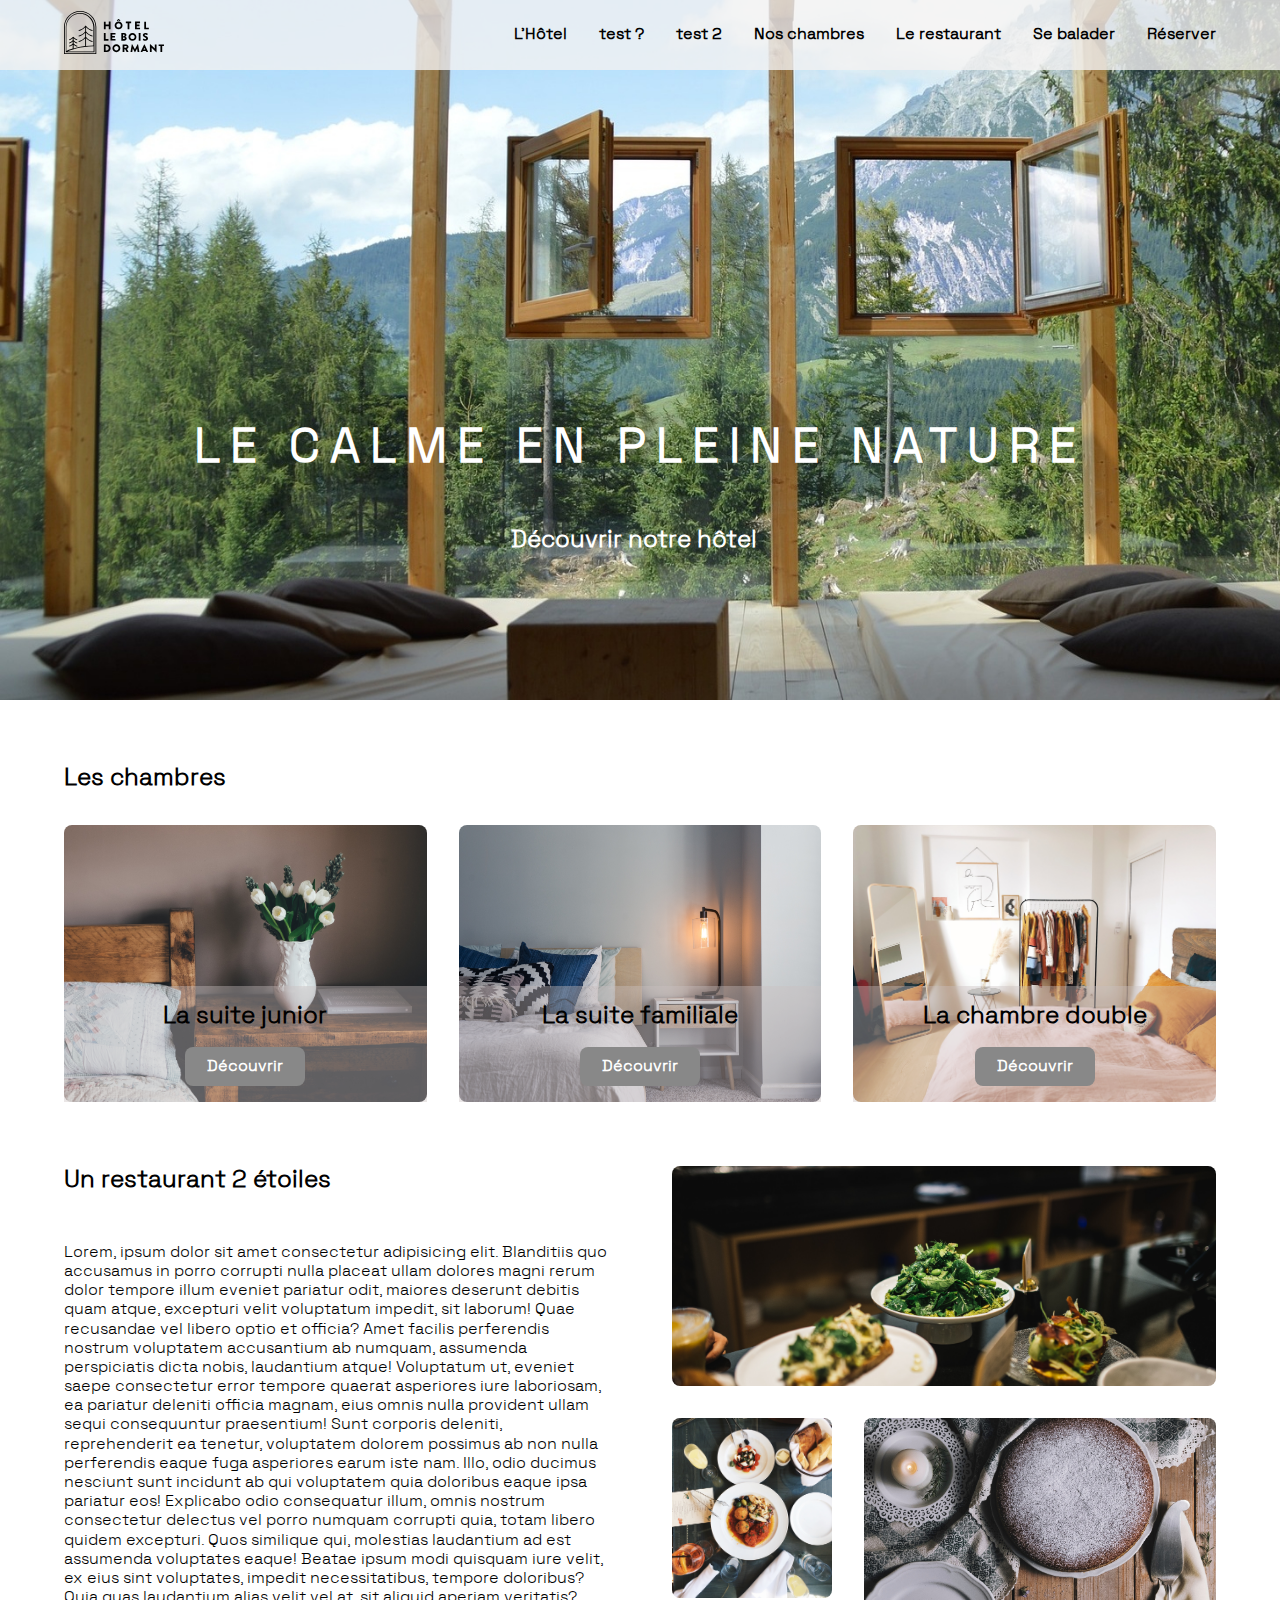
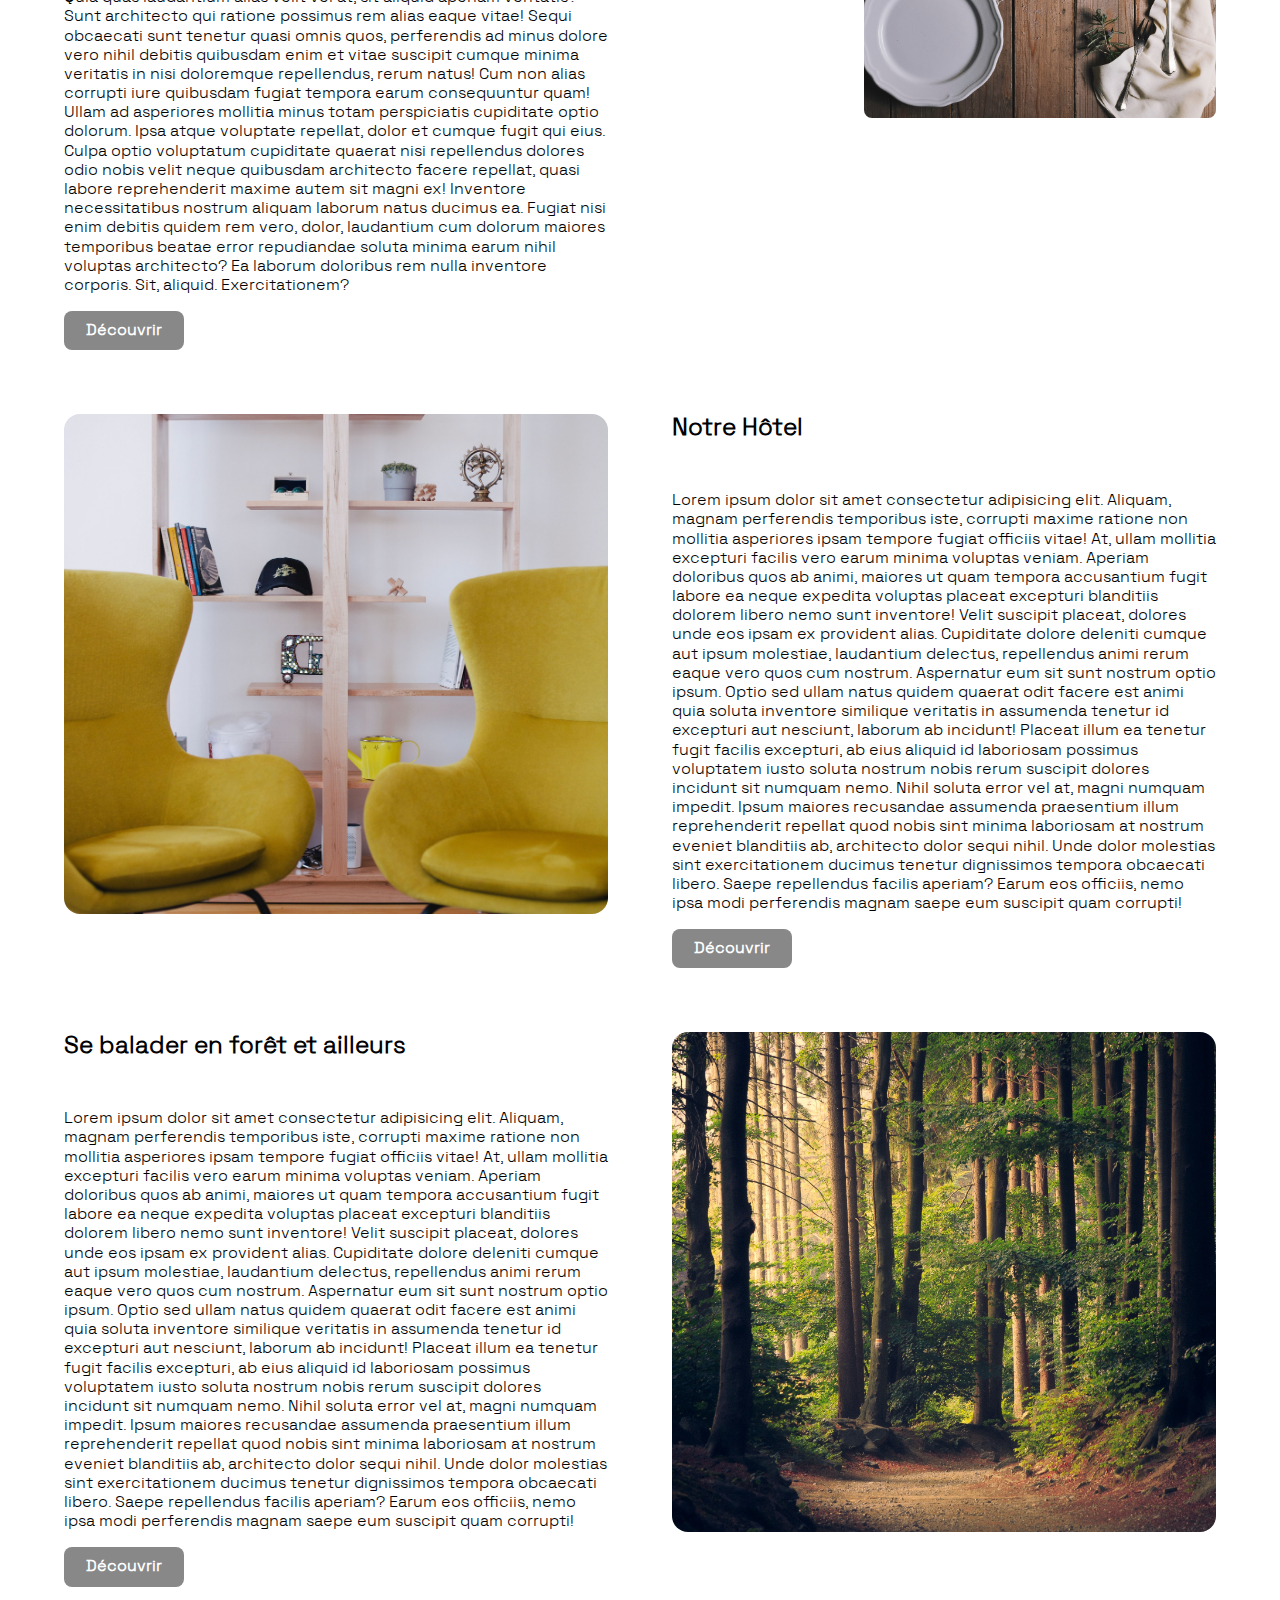
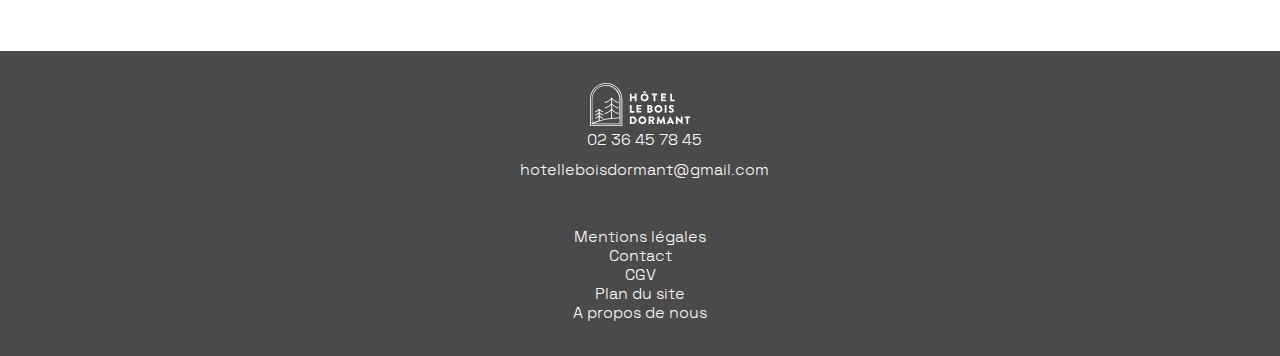
==== commit 2d32c70a: "update footer indext.html" ====
--- a/index.html
+++ b/index.html
@@ -32,10 +32,7 @@
             <a href="" class="nav__link">L'Hôtel</a>
           </li>
           
-          <li class="nav__list__item">
-            <a href="" class="nav__link">Qui sommes nous ?</a>        
-          </li>
-
+          
           <li class="nav__list__item">
             <a href="" class="nav__link">test ?</a>       
           </li>
@@ -311,7 +308,7 @@
           <a href="" class="footer__nav__link">Contact</a>
           <a href="" class="footer__nav__link">CGV</a>
           <a href="" class="footer__nav__link">Plan du site</a>
-          <a href="" class="footer__nav__link">Qui sommes nous ?</a>
+          <a href="" class="footer__nav__link">A propos de nous</a>
         </nav>
       </div>
     </footer>
